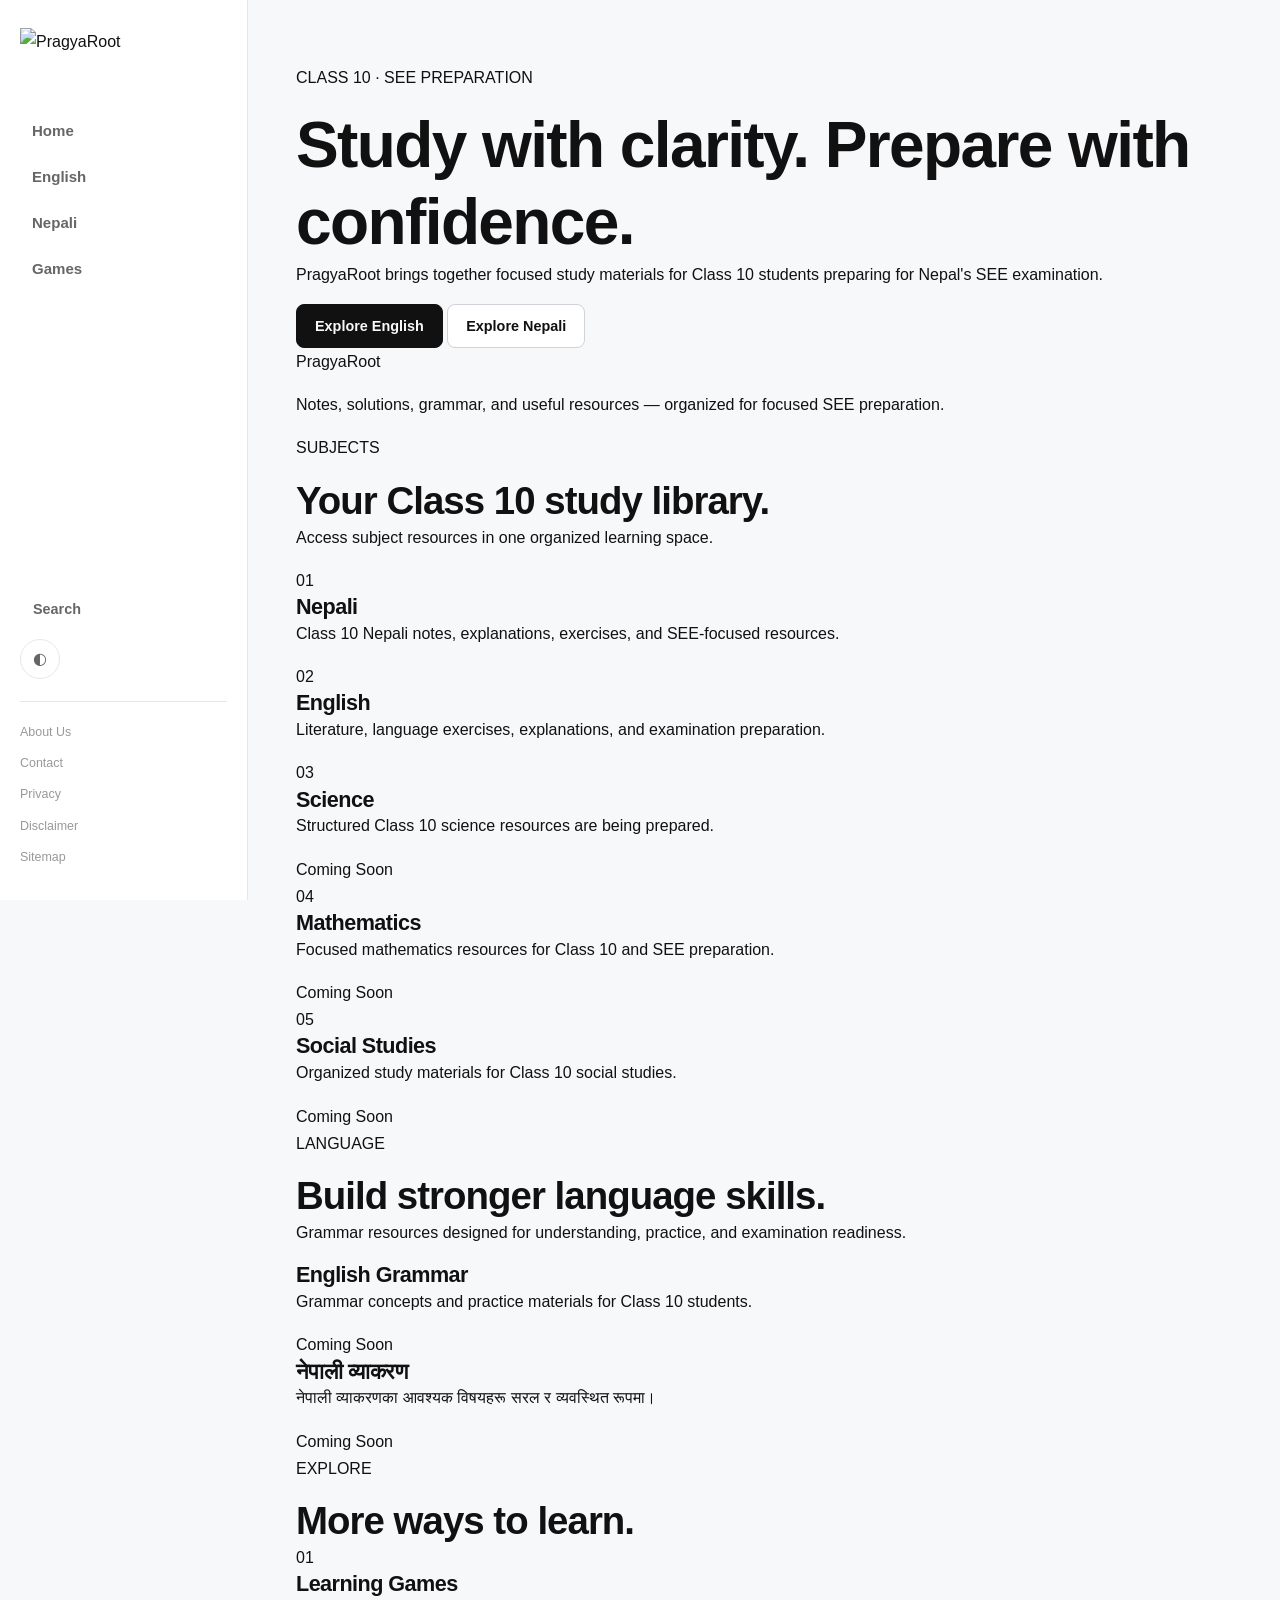
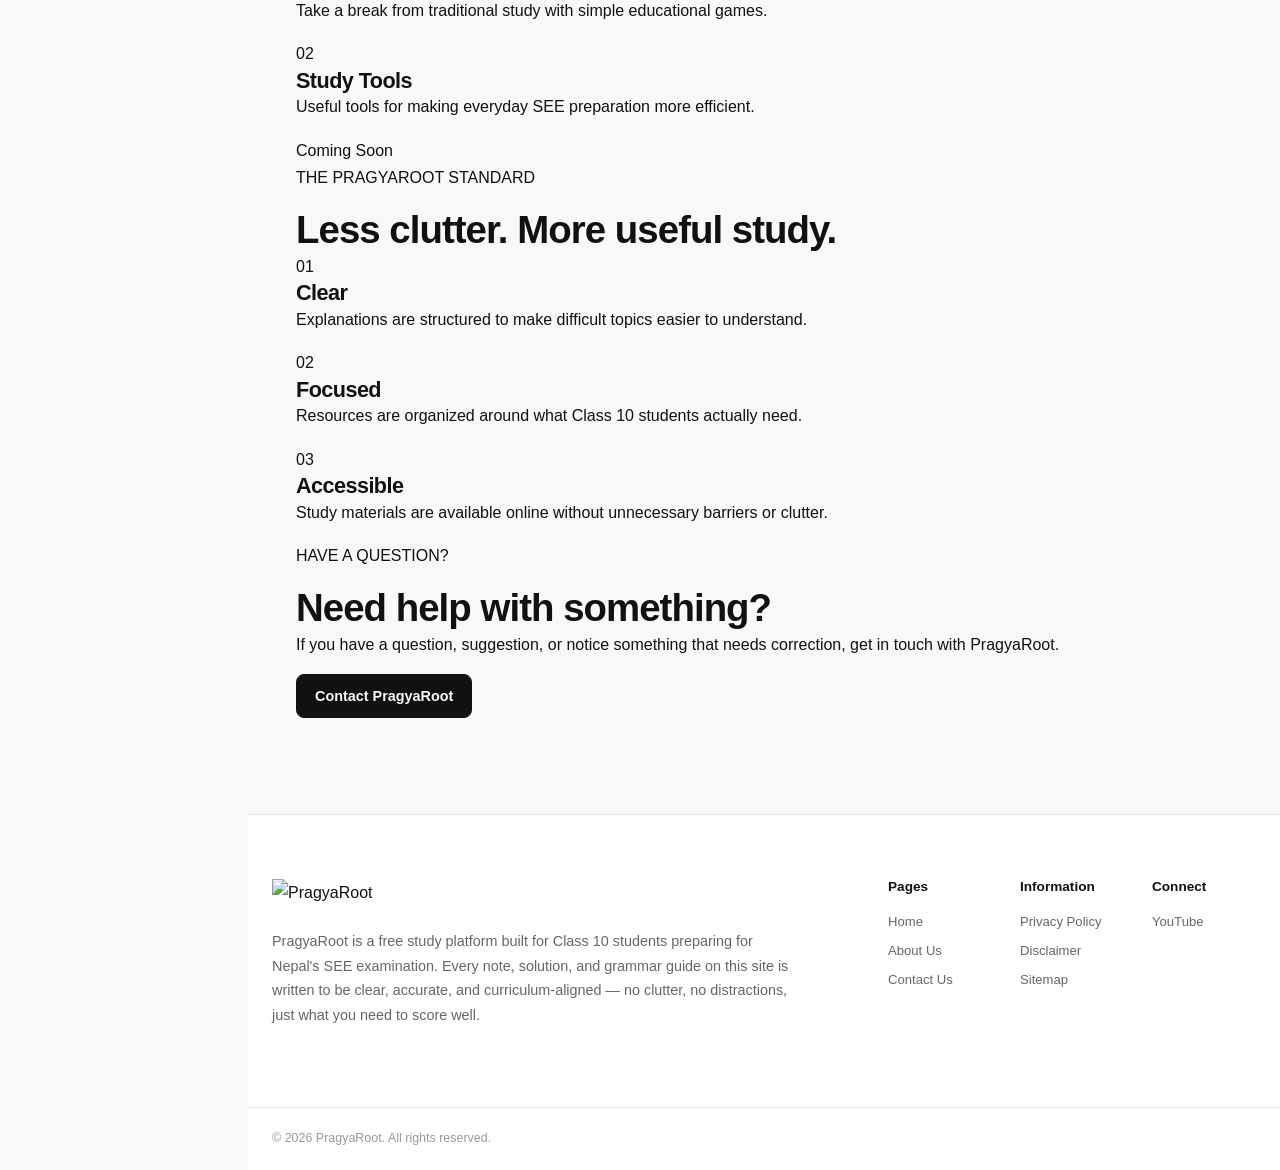
==== index.html @ 7c78a1e6 "Create index.html for PragyaRoot website This HTML file serves as the main structure for the PragyaR" ====
<!DOCTYPE html>
<html lang="en">
<head>

  <meta charset="UTF-8">

  <meta
    name="viewport"
    content="width=device-width, initial-scale=1.0"
  >

  <title>PragyaRoot</title>

  <meta
    name="description"
    content="Class 10 notes, exercise solutions, grammar and learning games for SEE Nepal. Chapter-wise, exam-focused content by PragyaRoot."
  >

  <meta
    name="robots"
    content="index, follow"
  >

  <meta
    name="author"
    content="PragyaRoot"
  >

  <meta
    name="theme-color"
    content="#000000"
  >

  <meta
    property="og:type"
    content="website"
  >

  <meta
    property="og:title"
    content="PragyaRoot"
  >

  <meta
    property="og:description"
    content="Class 10 notes, exercise solutions, grammar and learning games for SEE Nepal. Chapter-wise, exam-focused content by PragyaRoot."
  >

  <meta
    property="og:site_name"
    content="PragyaRoot"
  >

  <meta
    name="twitter:card"
    content="summary"
  >

  <meta
    name="twitter:title"
    content="PragyaRoot"
  >

  <meta
    name="twitter:description"
    content="Class 10 notes, exercise solutions, grammar and learning games for SEE Nepal. Chapter-wise, exam-focused content by PragyaRoot."
  >

  <link
    rel="stylesheet"
    href="css/style.css"
  >

</head>

<body>

  <div data-component="components/header.html"></div>

  <main class="site-main">

    <section class="hero-section">

      <div class="hero-content">

        <p class="hero-eyebrow">
          CLASS 10 · SEE PREPARATION
        </p>

        <h1>
          Study with clarity.
          <span>Prepare with confidence.</span>
        </h1>

        <p class="hero-description">
          PragyaRoot brings together focused study materials
          for Class 10 students preparing for Nepal's SEE
          examination.
        </p>

        <div class="hero-actions">

          <a
            class="button button-primary"
            href="class-10-english.html"
          >
            Explore English
          </a>

          <a
            class="button button-secondary"
            href="class-10-nepali.html"
          >
            Explore Nepali
          </a>

        </div>

      </div>

      <div class="hero-note">

        <p class="hero-note-label">
          PragyaRoot
        </p>

        <p class="hero-note-text">
          Notes, solutions, grammar, and useful resources —
          organized for focused SEE preparation.
        </p>

      </div>

    </section>

    <section
      class="content-section"
      aria-labelledby="subjects-title"
    >

      <div class="section-heading">

        <p class="section-eyebrow">
          SUBJECTS
        </p>

        <h2 id="subjects-title">
          Your Class 10 study library.
        </h2>

        <p>
          Access subject resources in one organized
          learning space.
        </p>

      </div>

      <div class="content-grid">

        <a
          class="content-card"
          href="class-10-nepali.html"
        >
          <span class="card-number">01</span>

          <div class="card-content">

            <h3>Nepali</h3>

            <p>
              Class 10 Nepali notes, explanations,
              exercises, and SEE-focused resources.
            </p>

          </div>

        </a>

        <a
          class="content-card"
          href="class-10-english.html"
        >
          <span class="card-number">02</span>

          <div class="card-content">

            <h3>English</h3>

            <p>
              Literature, language exercises,
              explanations, and examination preparation.
            </p>

          </div>

        </a>

        <div class="content-card is-coming-soon">

          <span class="card-number">03</span>

          <div class="card-content">

            <h3>Science</h3>

            <p>
              Structured Class 10 science resources
              are being prepared.
            </p>

            <span class="card-status">
              Coming Soon
            </span>

          </div>

        </div>

        <div class="content-card is-coming-soon">

          <span class="card-number">04</span>

          <div class="card-content">

            <h3>Mathematics</h3>

            <p>
              Focused mathematics resources for
              Class 10 and SEE preparation.
            </p>

            <span class="card-status">
              Coming Soon
            </span>

          </div>

        </div>

        <div class="content-card is-coming-soon">

          <span class="card-number">05</span>

          <div class="card-content">

            <h3>Social Studies</h3>

            <p>
              Organized study materials for
              Class 10 social studies.
            </p>

            <span class="card-status">
              Coming Soon
            </span>

          </div>

        </div>

      </div>

    </section>

    <section
      class="content-section content-section-compact"
      aria-labelledby="grammar-title"
    >

      <div class="section-heading">

        <p class="section-eyebrow">
          LANGUAGE
        </p>

        <h2 id="grammar-title">
          Build stronger language skills.
        </h2>

        <p>
          Grammar resources designed for understanding,
          practice, and examination readiness.
        </p>

      </div>

      <div class="content-grid content-grid-two">

        <div class="content-card is-coming-soon">

          <div class="card-content">

            <h3>English Grammar</h3>

            <p>
              Grammar concepts and practice materials
              for Class 10 students.
            </p>

            <span class="card-status">
              Coming Soon
            </span>

          </div>

        </div>

        <div class="content-card is-coming-soon">

          <div class="card-content">

            <h3>नेपाली व्याकरण</h3>

            <p>
              नेपाली व्याकरणका आवश्यक विषयहरू
              सरल र व्यवस्थित रूपमा।
            </p>

            <span class="card-status">
              Coming Soon
            </span>

          </div>

        </div>

      </div>

    </section>

    <section
      class="content-section"
      aria-labelledby="explore-title"
    >

      <div class="section-heading">

        <p class="section-eyebrow">
          EXPLORE
        </p>

        <h2 id="explore-title">
          More ways to learn.
        </h2>

      </div>

      <div class="content-grid content-grid-two">

        <a
          class="content-card"
          href="games.html"
        >

          <span class="card-number">01</span>

          <div class="card-content">

            <h3>Learning Games</h3>

            <p>
              Take a break from traditional study with
              simple educational games.
            </p>

          </div>

        </a>

        <div class="content-card is-coming-soon">

          <span class="card-number">02</span>

          <div class="card-content">

            <h3>Study Tools</h3>

            <p>
              Useful tools for making everyday
              SEE preparation more efficient.
            </p>

            <span class="card-status">
              Coming Soon
            </span>

          </div>

        </div>

      </div>

    </section>

    <section
      class="trust-section"
      aria-labelledby="trust-title"
    >

      <div class="trust-heading">

        <p class="section-eyebrow">
          THE PRAGYAROOT STANDARD
        </p>

        <h2 id="trust-title">
          Less clutter.
          More useful study.
        </h2>

      </div>

      <div class="trust-grid">

        <div class="trust-item">

          <span class="trust-number">
            01
          </span>

          <h3>Clear</h3>

          <p>
            Explanations are structured to make
            difficult topics easier to understand.
          </p>

        </div>

        <div class="trust-item">

          <span class="trust-number">
            02
          </span>

          <h3>Focused</h3>

          <p>
            Resources are organized around what
            Class 10 students actually need.
          </p>

        </div>

        <div class="trust-item">

          <span class="trust-number">
            03
          </span>

          <h3>Accessible</h3>

          <p>
            Study materials are available online
            without unnecessary barriers or clutter.
          </p>

        </div>

      </div>

    </section>

    <section
      class="cta-section"
      aria-labelledby="cta-title"
    >

      <div class="cta-content">

        <p class="section-eyebrow">
          HAVE A QUESTION?
        </p>

        <h2 id="cta-title">
          Need help with something?
        </h2>

        <p>
          If you have a question, suggestion, or notice
          something that needs correction, get in touch
          with PragyaRoot.
        </p>

        <a
          class="button button-primary"
          href="contact-us.html"
        >
          Contact PragyaRoot
        </a>

      </div>

    </section>

  </main>

  <div data-component="components/footer.html"></div>

  <script src="js/components.js"></script>
  <script src="js/main.js"></script>

</body>
</html>
---- css/style.css ----
/* Fonts */
@font-face {
  font-family: "Raleway";
  src: url("../assets/fonts/Raleway-Regular.woff2") format("woff2");
  font-weight: 400;
  font-style: normal;
  font-display: swap;
}

@font-face {
  font-family: "Raleway";
  src: url("../assets/fonts/Raleway-Medium.woff2") format("woff2");
  font-weight: 500;
  font-style: normal;
  font-display: swap;
}

@font-face {
  font-family: "Raleway";
  src: url("../assets/fonts/Raleway-SemiBold.woff2") format("woff2");
  font-weight: 600;
  font-style: normal;
  font-display: swap;
}

@font-face {
  font-family: "Raleway";
  src: url("../assets/fonts/Raleway-Bold.woff2") format("woff2");
  font-weight: 700;
  font-style: normal;
  font-display: swap;
}

/* Design Tokens */
:root {
  --bg: #f7f8fa;
  --surface: #ffffff;
  --surface-soft: #f1f3f6;
  --surface-hover: #f5f6f8;

  --text: #111111;
  --text-secondary: #666666;
  --text-tertiary: #999999;

  --border: #e4e7eb;
  --border-strong: #cfd3d8;

  --accent: #111111;
  --accent-soft: #eeeeee;

  --success: #333333;
  --info: #444444;
  --warning: #555555;
  --danger: #222222;

  --header-bg: rgba(255, 255, 255, 0.96);
  --mobile-panel-bg: rgba(255, 255, 255, 0.94);

  --sidebar-width: 248px;
  --mobile-header-height: 64px;
  --content-max-width: 1160px;
  --article-max-width: 760px;

  --radius-xs: 6px;
  --radius-sm: 8px;
  --radius-md: 12px;
  --radius-lg: 16px;
  --radius-xl: 24px;

  --shadow-sm: 0 1px 2px rgba(0, 0, 0, 0.05);
  --shadow-md: 0 16px 40px rgba(0, 0, 0, 0.08);
  --shadow-lg: 0 28px 70px rgba(0, 0, 0, 0.12);

  --transition-fast: 150ms ease;
  --transition: 220ms ease;
  --transition-slow: 320ms cubic-bezier(0.22, 1, 0.36, 1);

  --font-body: "Raleway", Arial, sans-serif;
  --font-heading: "Raleway", Arial, sans-serif;
  --font-mono: ui-monospace, SFMono-Regular, Menlo, Monaco, Consolas, monospace;
}

/* Dark Theme */
html[data-theme="dark"] {
  --bg: #000000;
  --surface: #080808;
  --surface-soft: #101010;
  --surface-hover: #151515;

  --text: #f5f5f5;
  --text-secondary: #a0a0a0;
  --text-tertiary: #666666;

  --border: #1c1c1c;
  --border-strong: #2b2b2b;

  --accent: #f5f5f5;
  --accent-soft: #111111;

  --success: #bdbdbd;
  --info: #b0b0b0;
  --warning: #a5a5a5;
  --danger: #d0d0d0;

  --header-bg: rgba(0, 0, 0, 0.96);
  --mobile-panel-bg: rgba(10, 10, 10, 0.94);

  --shadow-sm: 0 1px 2px rgba(0, 0, 0, 0.4);
  --shadow-md: 0 18px 44px rgba(0, 0, 0, 0.5);
  --shadow-lg: 0 30px 80px rgba(0, 0, 0, 0.65);
}

/* Reset */
*,
*::before,
*::after {
  box-sizing: border-box;
}

html {
  min-height: 100%;
  scroll-behavior: smooth;
  background: var(--bg);
}

body {
  min-height: 100vh;
  margin: 0;
  background: var(--bg);
  color: var(--text);
  font-family: var(--font-body);
  font-size: 16px;
  line-height: 1.7;
  -webkit-font-smoothing: antialiased;
  text-rendering: optimizeLegibility;
}

body.menu-open {
  overflow: hidden;
}

img {
  display: block;
  max-width: 100%;
}

button,
input,
textarea,
select {
  font: inherit;
}

button {
  color: inherit;
}

a {
  color: inherit;
  text-decoration: none;
}

a:focus-visible,
button:focus-visible,
input:focus-visible,
textarea:focus-visible,
select:focus-visible {
  outline: 2px solid var(--text);
  outline-offset: 3px;
}

/* Typography */
h1,
h2,
h3,
h4,
h5,
h6 {
  margin: 0;
  color: var(--text);
  font-family: var(--font-heading);
  font-weight: 700;
  line-height: 1.2;
  letter-spacing: -0.025em;
}

h1 {
  font-size: clamp(2.2rem, 5vw, 4.5rem);
}

h2 {
  font-size: clamp(1.7rem, 3vw, 2.5rem);
}

h3 {
  font-size: 1.35rem;
}

h4 {
  font-size: 1.1rem;
}

p {
  margin: 0 0 1rem;
}

small {
  font-size: 0.875rem;
}

/* Layout */
.site-main {
  width: min(
    calc(100% - 48px),
    var(--content-max-width)
  );
  margin-left: calc(var(--sidebar-width) + 48px);
  padding: 64px 0 96px;
}

.content-container {
  width: 100%;
  max-width: var(--content-max-width);
  margin: 0 auto;
}

.article-container {
  width: 100%;
  max-width: var(--article-max-width);
  margin: 0 auto;
}

/* Desktop Sidebar */
.site-header {
  position: relative;
  z-index: 1000;
}

.site-sidebar {
  position: fixed;
  top: 0;
  left: 0;
  width: var(--sidebar-width);
  height: 100vh;
  height: 100dvh;
  padding: 28px 20px;
  background: var(--header-bg);
  border-right: 1px solid var(--border);
  backdrop-filter: blur(18px);
  -webkit-backdrop-filter: blur(18px);
}

.site-sidebar-inner {
  display: flex;
  flex-direction: column;
  width: 100%;
  height: 100%;
}

.pr-brand {
  display: inline-flex;
  align-items: center;
  width: fit-content;
  margin-bottom: 48px;
}

.pr-brand img {
  width: auto;
  height: 34px;
  object-fit: contain;
}

html[data-theme="dark"] .pr-brand img {
  filter: brightness(0) invert(1);
}

.site-navigation {
  display: flex;
  flex-direction: column;
  gap: 4px;
}

.site-navigation a,
.site-secondary-navigation a,
.search-toggle,
.theme-toggle {
  transition:
    background-color var(--transition-fast),
    color var(--transition-fast),
    border-color var(--transition-fast);
}

.site-navigation a {
  display: flex;
  align-items: center;
  min-height: 42px;
  padding: 0 12px;
  border-radius: var(--radius-sm);
  color: var(--text-secondary);
  font-size: 0.94rem;
  font-weight: 600;
}

.site-navigation a:hover,
.site-navigation a:focus-visible {
  background: var(--surface-soft);
  color: var(--text);
}

.site-navigation a[aria-current="page"] {
  background: var(--accent-soft);
  color: var(--text);
}

.site-sidebar-bottom {
  display: flex;
  flex-direction: column;
  gap: 10px;
  margin-top: auto;
}

.search-toggle,
.theme-toggle {
  border: 1px solid transparent;
  background: transparent;
  cursor: pointer;
}

.search-toggle {
  display: flex;
  align-items: center;
  width: 100%;
  min-height: 40px;
  padding: 0 12px;
  border-radius: var(--radius-sm);
  color: var(--text-secondary);
  font-size: 0.9rem;
  font-weight: 600;
  text-align: left;
}

.search-toggle:hover,
.search-toggle:focus-visible {
  background: var(--surface-soft);
  color: var(--text);
}

.theme-toggle {
  display: flex;
  align-items: center;
  justify-content: center;
  width: 40px;
  height: 40px;
  border-color: var(--border);
  border-radius: 50%;
  color: var(--text-secondary);
}

.theme-toggle:hover,
.theme-toggle:focus-visible {
  background: var(--surface-soft);
  border-color: var(--border-strong);
  color: var(--text);
}

.site-secondary-navigation {
  display: flex;
  flex-direction: column;
  gap: 2px;
  margin-top: 12px;
  padding-top: 16px;
  border-top: 1px solid var(--border);
}

.site-secondary-navigation a {
  display: block;
  padding: 4px 0;
  color: var(--text-tertiary);
  font-size: 0.78rem;
}

.site-secondary-navigation a:hover,
.site-secondary-navigation a:focus-visible {
  color: var(--text);
}

/* Mobile Header */
.mobile-header {
  display: none;
}

.mobile-header-actions {
  display: flex;
  align-items: center;
  gap: 8px;
}

.mobile-header .search-toggle {
  width: auto;
  min-height: 38px;
  padding: 0 10px;
}

/* Mobile Menu Button */
.menu-toggle {
  display: none;
  align-items: center;
  justify-content: center;
  flex-direction: column;
  gap: 4px;
  width: 40px;
  height: 40px;
  padding: 0;
  border: 1px solid var(--border);
  border-radius: 50%;
  background: transparent;
  color: var(--text);
  cursor: pointer;
}

.menu-toggle span {
  display: block;
  width: 15px;
  height: 1.5px;
  background: currentColor;
  border-radius: 999px;
  transition:
    transform var(--transition),
    opacity var(--transition);
}

.menu-toggle[aria-expanded="true"] span:nth-child(1) {
  transform: translateY(5.5px) rotate(45deg);
}

.menu-toggle[aria-expanded="true"] span:nth-child(2) {
  opacity: 0;
}

.menu-toggle[aria-expanded="true"] span:nth-child(3) {
  transform: translateY(-5.5px) rotate(-45deg);
}

/* Mobile Navigation */
.mobile-navigation {
  position: fixed;
  top: 12px;
  right: 12px;
  z-index: 1100;
  width: min(300px, calc(100vw - 24px));
  padding: 20px;
  border: 1px solid var(--border);
  border-radius: var(--radius-lg);
  background: var(--mobile-panel-bg);
  box-shadow: var(--shadow-lg);
  backdrop-filter: blur(24px);
  -webkit-backdrop-filter: blur(24px);
  opacity: 0;
  visibility: hidden;
  transform: translateY(-12px) scale(0.97);
  transform-origin: top right;
  transition:
    opacity var(--transition-slow),
    visibility var(--transition-slow),
    transform var(--transition-slow);
}

.mobile-navigation.is-open {
  opacity: 1;
  visibility: visible;
  transform: translateY(0) scale(1);
}

.mobile-navigation nav {
  display: flex;
  flex-direction: column;
}

.mobile-navigation a {
  display: flex;
  align-items: center;
  min-height: 46px;
  padding: 0 10px;
  border-radius: var(--radius-sm);
  color: var(--text-secondary);
  font-size: 0.94rem;
  font-weight: 600;
  transition:
    background-color var(--transition-fast),
    color var(--transition-fast);
}

.mobile-navigation a:hover,
.mobile-navigation a:focus-visible {
  background: var(--surface-soft);
  color: var(--text);
}

.mobile-navigation-divider {
  height: 1px;
  margin: 12px 0;
  background: var(--border);
}

.mobile-navigation-overlay {
  position: fixed;
  inset: 0;
  z-index: 1050;
  background: rgba(0, 0, 0, 0.28);
  opacity: 0;
  visibility: hidden;
  backdrop-filter: blur(4px);
  -webkit-backdrop-filter: blur(4px);
  transition:
    opacity var(--transition),
    visibility var(--transition);
}

.mobile-navigation-overlay.is-visible {
  opacity: 1;
  visibility: visible;
}

/* Hero */
.hero {
  padding: 80px 0;
}

.hero-inner {
  max-width: 900px;
}

.eyebrow {
  display: inline-flex;
  align-items: center;
  margin-bottom: 18px;
  color: var(--text-secondary);
  font-size: 0.78rem;
  font-weight: 700;
  letter-spacing: 0.14em;
  text-transform: uppercase;
}

.hero h1 {
  max-width: 900px;
}

.hero p {
  max-width: 700px;
  margin-top: 24px;
  color: var(--text-secondary);
  font-size: 1.05rem;
}

/* Sections */
.section {
  padding: 72px 0;
}

.section-header {
  max-width: 720px;
  margin-bottom: 36px;
}

.section-header p {
  margin-top: 12px;
  color: var(--text-secondary);
}

/* Grid */
.grid {
  display: grid;
  gap: 20px;
}

.grid-2 {
  grid-template-columns: repeat(2, minmax(0, 1fr));
}

.grid-3 {
  grid-template-columns: repeat(3, minmax(0, 1fr));
}

.grid-4 {
  grid-template-columns: repeat(4, minmax(0, 1fr));
}

/* Cards */
.card {
  padding: 28px;
  border: 1px solid var(--border);
  border-radius: var(--radius-md);
  background: var(--surface);
  transition:
    transform var(--transition),
    border-color var(--transition),
    background-color var(--transition),
    box-shadow var(--transition);
}

.card:hover {
  transform: translateY(-2px);
  border-color: var(--border-strong);
  box-shadow: var(--shadow-sm);
}

.card h3 {
  margin-bottom: 10px;
}

.card p {
  color: var(--text-secondary);
}

/* Buttons */
.button {
  display: inline-flex;
  align-items: center;
  justify-content: center;
  min-height: 44px;
  padding: 0 18px;
  border: 1px solid var(--border-strong);
  border-radius: var(--radius-sm);
  background: var(--surface);
  color: var(--text);
  font-size: 0.9rem;
  font-weight: 600;
  cursor: pointer;
  transition:
    background-color var(--transition-fast),
    border-color var(--transition-fast),
    color var(--transition-fast);
}

.button:hover {
  background: var(--surface-soft);
  border-color: var(--text-tertiary);
}

.button-primary {
  background: var(--text);
  border-color: var(--text);
  color: var(--bg);
}

.button-primary:hover {
  background: var(--text-secondary);
  border-color: var(--text-secondary);
}

/* Links */
.text-link {
  color: var(--text);
  font-weight: 600;
  text-decoration: underline;
  text-decoration-color: var(--border-strong);
  text-underline-offset: 4px;
}

.text-link:hover {
  text-decoration-color: var(--text);
}

/* Article */
.article-body {
  color: var(--text);
}

.article-body > * + * {
  margin-top: 1.25rem;
}

.article-body h2 {
  margin-top: 3rem;
}

.article-body h3 {
  margin-top: 2rem;
}

.article-body p {
  color: var(--text-secondary);
}

.article-body strong {
  color: var(--text);
  font-weight: 700;
}

.article-body ul,
.article-body ol {
  padding-left: 1.5rem;
  color: var(--text-secondary);
}

.article-body li + li {
  margin-top: 0.45rem;
}

/* Blockquote */
blockquote {
  margin: 2rem 0;
  padding: 18px 22px;
  border-left: 2px solid var(--border-strong);
  background: var(--surface-soft);
  color: var(--text-secondary);
}

/* Code */
code,
pre {
  font-family: var(--font-mono);
}

code {
  padding: 0.15em 0.35em;
  border-radius: 4px;
  background: var(--surface-soft);
  font-size: 0.9em;
}

pre {
  overflow-x: auto;
  margin: 2rem 0;
  padding: 20px;
  border: 1px solid var(--border);
  border-radius: var(--radius-md);
  background: var(--surface-soft);
  color: var(--text);
}

pre code {
  padding: 0;
  background: transparent;
}

/* Video */
.video-responsive {
  position: relative;
  width: 100%;
  padding-top: 56.25%;
  overflow: hidden;
  border-radius: var(--radius-md);
  background: var(--surface-soft);
}

.video-responsive iframe,
.video-responsive video {
  position: absolute;
  inset: 0;
  width: 100%;
  height: 100%;
  border: 0;
}

/* Tables */
.table-wrapper {
  width: 100%;
  overflow-x: auto;
  border: 1px solid var(--border);
  border-radius: var(--radius-md);
}

table {
  width: 100%;
  border-collapse: collapse;
  min-width: 600px;
}

th,
td {
  padding: 13px 16px;
  border-bottom: 1px solid var(--border);
  text-align: left;
}

th {
  background: var(--surface-soft);
  color: var(--text);
  font-weight: 700;
}

td {
  color: var(--text-secondary);
}

tr:last-child td {
  border-bottom: 0;
}

/* Table of Contents */
.toc {
  margin: 32px 0;
  padding: 22px;
  border: 1px solid var(--border);
  border-radius: var(--radius-md);
  background: var(--surface);
}

.toc-title {
  margin-bottom: 12px;
  font-weight: 700;
}

.toc ol {
  margin: 0;
  padding-left: 20px;
}

.toc li + li {
  margin-top: 6px;
}

/* Alerts */
.alert {
  padding: 16px 18px;
  border: 1px solid var(--border);
  border-radius: var(--radius-sm);
  background: var(--surface-soft);
  color: var(--text-secondary);
}

.alert strong {
  color: var(--text);
}

/* Forms */
.form {
  display: grid;
  gap: 20px;
}

.form-group {
  display: grid;
  gap: 8px;
}

.form-label {
  color: var(--text);
  font-size: 0.9rem;
  font-weight: 600;
}

.form input,
.form textarea,
.form select {
  width: 100%;
  border: 1px solid var(--border-strong);
  border-radius: var(--radius-sm);
  background: var(--surface);
  color: var(--text);
  padding: 12px 14px;
  outline: none;
  transition:
    border-color var(--transition-fast),
    box-shadow var(--transition-fast);
}

.form textarea {
  min-height: 160px;
  resize: vertical;
}

.form input::placeholder,
.form textarea::placeholder {
  color: var(--text-tertiary);
}

.form input:focus,
.form textarea:focus,
.form select:focus {
  border-color: var(--text);
  box-shadow: 0 0 0 3px var(--accent-soft);
}

.form-status {
  min-height: 24px;
  color: var(--text-secondary);
  font-size: 0.9rem;
}

/* Search */
.search-panel {
  position: fixed;
  inset: 0;
  z-index: 1200;
  display: flex;
  justify-content: center;
  align-items: flex-start;
  padding: 10vh 24px;
  background: rgba(0, 0, 0, 0.45);
  opacity: 0;
  visibility: hidden;
  backdrop-filter: blur(8px);
  -webkit-backdrop-filter: blur(8px);
  transition:
    opacity var(--transition),
    visibility var(--transition);
}

.search-panel.is-open {
  opacity: 1;
  visibility: visible;
}

.search-dialog {
  width: min(720px, 100%);
  max-height: 80vh;
  overflow-y: auto;
  padding: 24px;
  border: 1px solid var(--border);
  border-radius: var(--radius-lg);
  background: var(--surface);
  box-shadow: var(--shadow-lg);
}

.search-input {
  width: 100%;
  min-height: 50px;
  padding: 0 16px;
  border: 1px solid var(--border-strong);
  border-radius: var(--radius-sm);
  background: var(--surface);
  color: var(--text);
  outline: none;
}

.search-input:focus {
  border-color: var(--text);
}

.search-results {
  display: grid;
  gap: 8px;
  margin-top: 20px;
}

.search-result {
  display: block;
  padding: 16px;
  border: 1px solid transparent;
  border-radius: var(--radius-sm);
  transition:
    background-color var(--transition-fast),
    border-color var(--transition-fast);
}

.search-result:hover {
  background: var(--surface-soft);
  border-color: var(--border);
}

.search-result-title {
  color: var(--text);
  font-weight: 700;
}

.search-result-excerpt {
  margin-top: 5px;
  color: var(--text-secondary);
  font-size: 0.88rem;
}

/* Footer */
.site-footer {
  margin-left: var(--sidebar-width);
  border-top: 1px solid var(--border);
  background: var(--surface);
}

.footer-inner {
  display: grid;
  grid-template-columns: minmax(0, 1.5fr) minmax(0, 1fr);
  gap: 64px;
  width: min(calc(100% - 48px), var(--content-max-width));
  margin: 0 auto;
  padding: 64px 0;
}

.footer-brand img {
  width: auto;
  height: 30px;
  margin-bottom: 20px;
}

html[data-theme="dark"] .footer-brand img {
  filter: brightness(0) invert(1);
}

.footer-brand p {
  max-width: 520px;
  color: var(--text-secondary);
  font-size: 0.9rem;
}

.footer-navigation {
  display: grid;
  grid-template-columns: repeat(3, minmax(0, 1fr));
  gap: 28px;
}

.footer-column {
  display: flex;
  flex-direction: column;
  align-items: flex-start;
  gap: 7px;
}

.footer-column h2 {
  margin-bottom: 8px;
  font-size: 0.85rem;
  letter-spacing: 0;
}

.footer-column a {
  color: var(--text-secondary);
  font-size: 0.82rem;
}

.footer-column a:hover {
  color: var(--text);
}

.footer-bottom {
  border-top: 1px solid var(--border);
}

.footer-bottom p {
  width: min(calc(100% - 48px), var(--content-max-width));
  margin: 0 auto;
  padding: 20px 0;
  color: var(--text-tertiary);
  font-size: 0.78rem;
}

/* Utilities */
.container {
  width: min(calc(100% - 48px), var(--content-max-width));
  margin: 0 auto;
}

.text-center {
  text-align: center;
}

.muted {
  color: var(--text-secondary);
}

.hidden {
  display: none !important;
}

.visually-hidden {
  position: absolute !important;
  width: 1px !important;
  height: 1px !important;
  padding: 0 !important;
  margin: -1px !important;
  overflow: hidden !important;
  clip: rect(0, 0, 0, 0) !important;
  white-space: nowrap !important;
  border: 0 !important;
}

/* Loader */
.loader {
  width: 20px;
  height: 20px;
  border: 2px solid var(--border);
  border-top-color: var(--text);
  border-radius: 50%;
  animation: loader-spin 700ms linear infinite;
}

@keyframes loader-spin {
  to {
    transform: rotate(360deg);
  }
}

/* Error */
.error-message {
  padding: 20px;
  border: 1px solid var(--border);
  border-radius: var(--radius-md);
  background: var(--surface-soft);
  color: var(--text-secondary);
}

/* RTL */
[dir="rtl"] .site-sidebar {
  right: 0;
  left: auto;
  border-right: 0;
  border-left: 1px solid var(--border);
}

[dir="rtl"] .site-main {
  margin-right: calc(var(--sidebar-width) + 48px);
  margin-left: 0;
}

[dir="rtl"] .site-footer {
  margin-right: var(--sidebar-width);
  margin-left: 0;
}

[dir="rtl"] .search-toggle {
  text-align: right;
}

/* Responsive */
@media (max-width: 1100px) {
  :root {
    --sidebar-width: 220px;
  }

  .site-main {
    width: min(
      calc(100% - 40px),
      var(--content-max-width)
    );
    margin-left: calc(var(--sidebar-width) + 40px);
  }

  .site-footer {
    margin-left: var(--sidebar-width);
  }

  .footer-inner {
    width: min(calc(100% - 40px), var(--content-max-width));
  }

  .footer-bottom p {
    width: min(calc(100% - 40px), var(--content-max-width));
  }

  [dir="rtl"] .site-main {
    margin-right: calc(var(--sidebar-width) + 40px);
  }
}

@media (max-width: 767px) {
  :root {
    --mobile-header-height: 64px;
  }

  .site-sidebar {
    display: none;
  }

  .mobile-header {
    position: sticky;
    top: 0;
    z-index: 1000;
    display: flex;
    align-items: center;
    justify-content: space-between;
    width: 100%;
    height: var(--mobile-header-height);
    padding: 0 16px;
    border-bottom: 1px solid var(--border);
    background: var(--header-bg);
    backdrop-filter: blur(18px);
    -webkit-backdrop-filter: blur(18px);
  }

  .mobile-brand {
    display: inline-flex;
    align-items: center;
  }

  .mobile-brand img {
    width: auto;
    height: 30px;
  }

  html[data-theme="dark"] .mobile-brand img {
    filter: brightness(0) invert(1);
  }

  .menu-toggle {
    display: flex;
  }

  .site-main {
    width: min(calc(100% - 32px), var(--content-max-width));
    margin-left: auto;
    margin-right: auto;
    padding: 48px 0 72px;
  }

  .site-footer {
    margin-left: 0;
  }

  .footer-inner {
    grid-template-columns: 1fr;
    gap: 40px;
    width: min(calc(100% - 32px), var(--content-max-width));
    padding: 48px 0;
  }

  .footer-navigation {
    grid-template-columns: repeat(2, minmax(0, 1fr));
  }

  .footer-bottom p {
    width: min(calc(100% - 32px), var(--content-max-width));
  }

  .hero {
    padding: 48px 0;
  }

  .section {
    padding: 52px 0;
  }

  .grid-2,
  .grid-3,
  .grid-4 {
    grid-template-columns: 1fr;
  }

  .card {
    padding: 22px;
  }

  [dir="rtl"] .site-main {
    margin-right: auto;
    margin-left: auto;
  }

  [dir="rtl"] .site-footer {
    margin-right: 0;
  }
}

@media (max-width: 480px) {
  .mobile-header {
    padding: 0 12px;
  }

  .mobile-header-actions {
    gap: 4px;
  }

  .mobile-header .search-toggle {
    padding: 0 8px;
    font-size: 0.82rem;
  }

  .mobile-navigation {
    top: 8px;
    right: 8px;
    width: min(300px, calc(100vw - 16px));
  }

  .footer-navigation {
    grid-template-columns: 1fr;
  }

  .container,
  .site-main {
    width: min(calc(100% - 24px), var(--content-max-width));
  }

  .footer-inner,
  .footer-bottom p {
    width: min(calc(100% - 24px), var(--content-max-width));
  }
}

/* Reduced Motion */
@media (prefers-reduced-motion: reduce) {
  html {
    scroll-behavior: auto;
  }

  *,
  *::before,
  *::after {
    animation-duration: 0.01ms !important;
    animation-iteration-count: 1 !important;
    transition-duration: 0.01ms !important;
  }
}
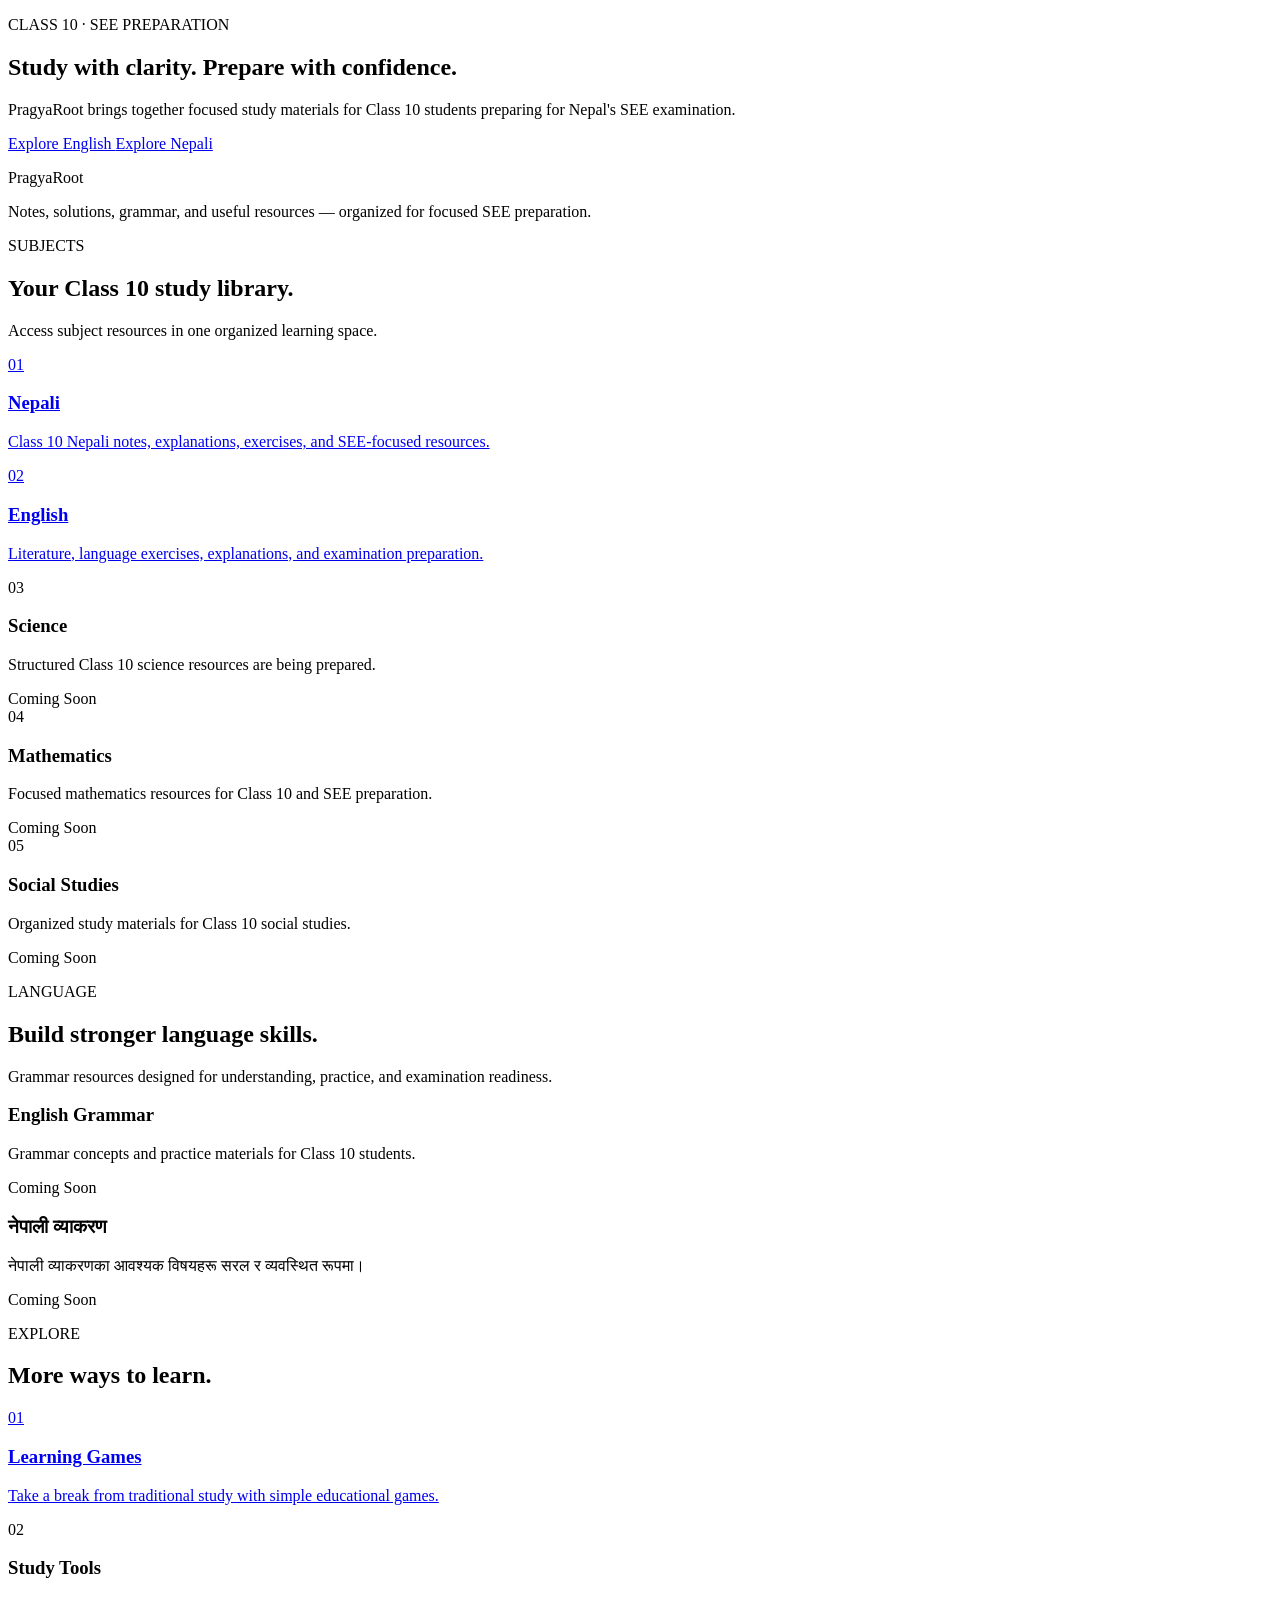
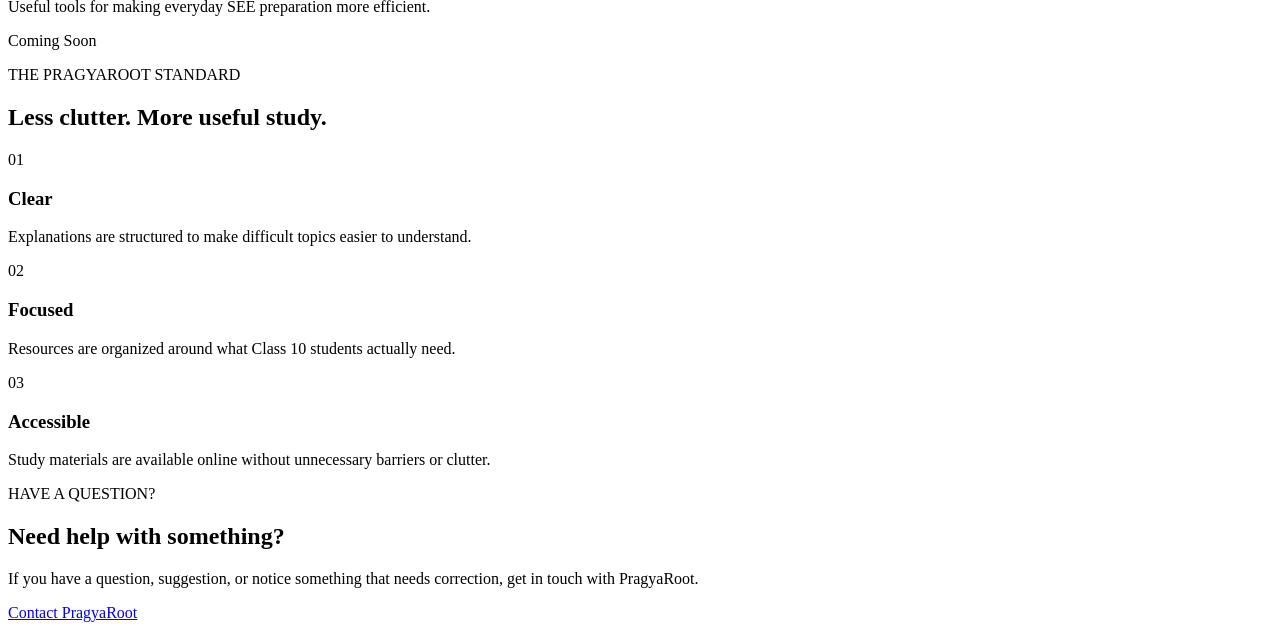
==== commit 505757bb: "Update paths for CSS and JS files in index.html" ====
--- a/index.html
+++ b/index.html
@@ -68,14 +68,16 @@
 
   <link
     rel="stylesheet"
-    href="css/style.css"
+    href="/test/css/style.css"
   >
 
 </head>
 
 <body>
 
-  <div data-component="components/header.html"></div>
+  <div
+    data-component="/test/components/header.html"
+  ></div>
 
   <main class="site-main">
 
@@ -495,10 +497,12 @@
 
   </main>
 
-  <div data-component="components/footer.html"></div>
-
-  <script src="js/components.js"></script>
-  <script src="js/main.js"></script>
+  <div
+    data-component="/test/components/footer.html"
+  ></div>
+
+  <script src="/test/js/components.js"></script>
+  <script src="/test/js/main.js"></script>
 
 </body>
 </html>
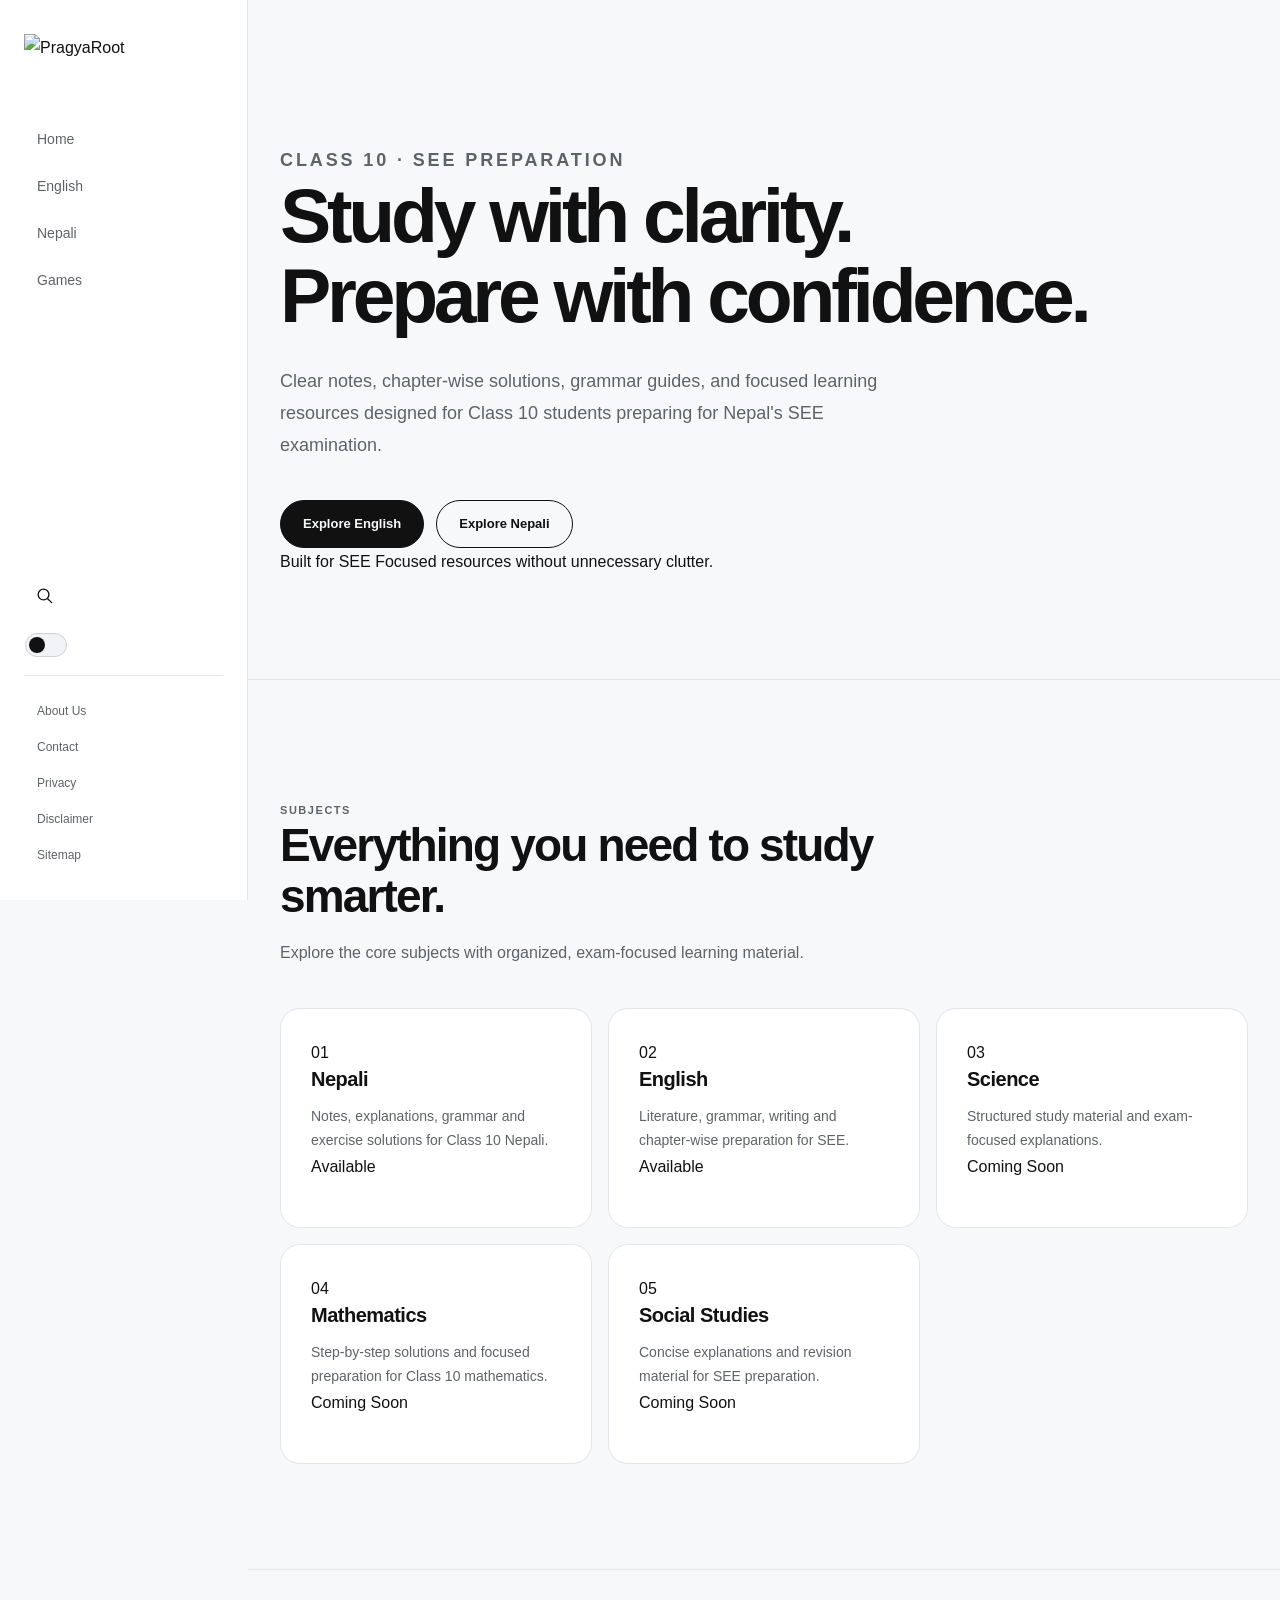
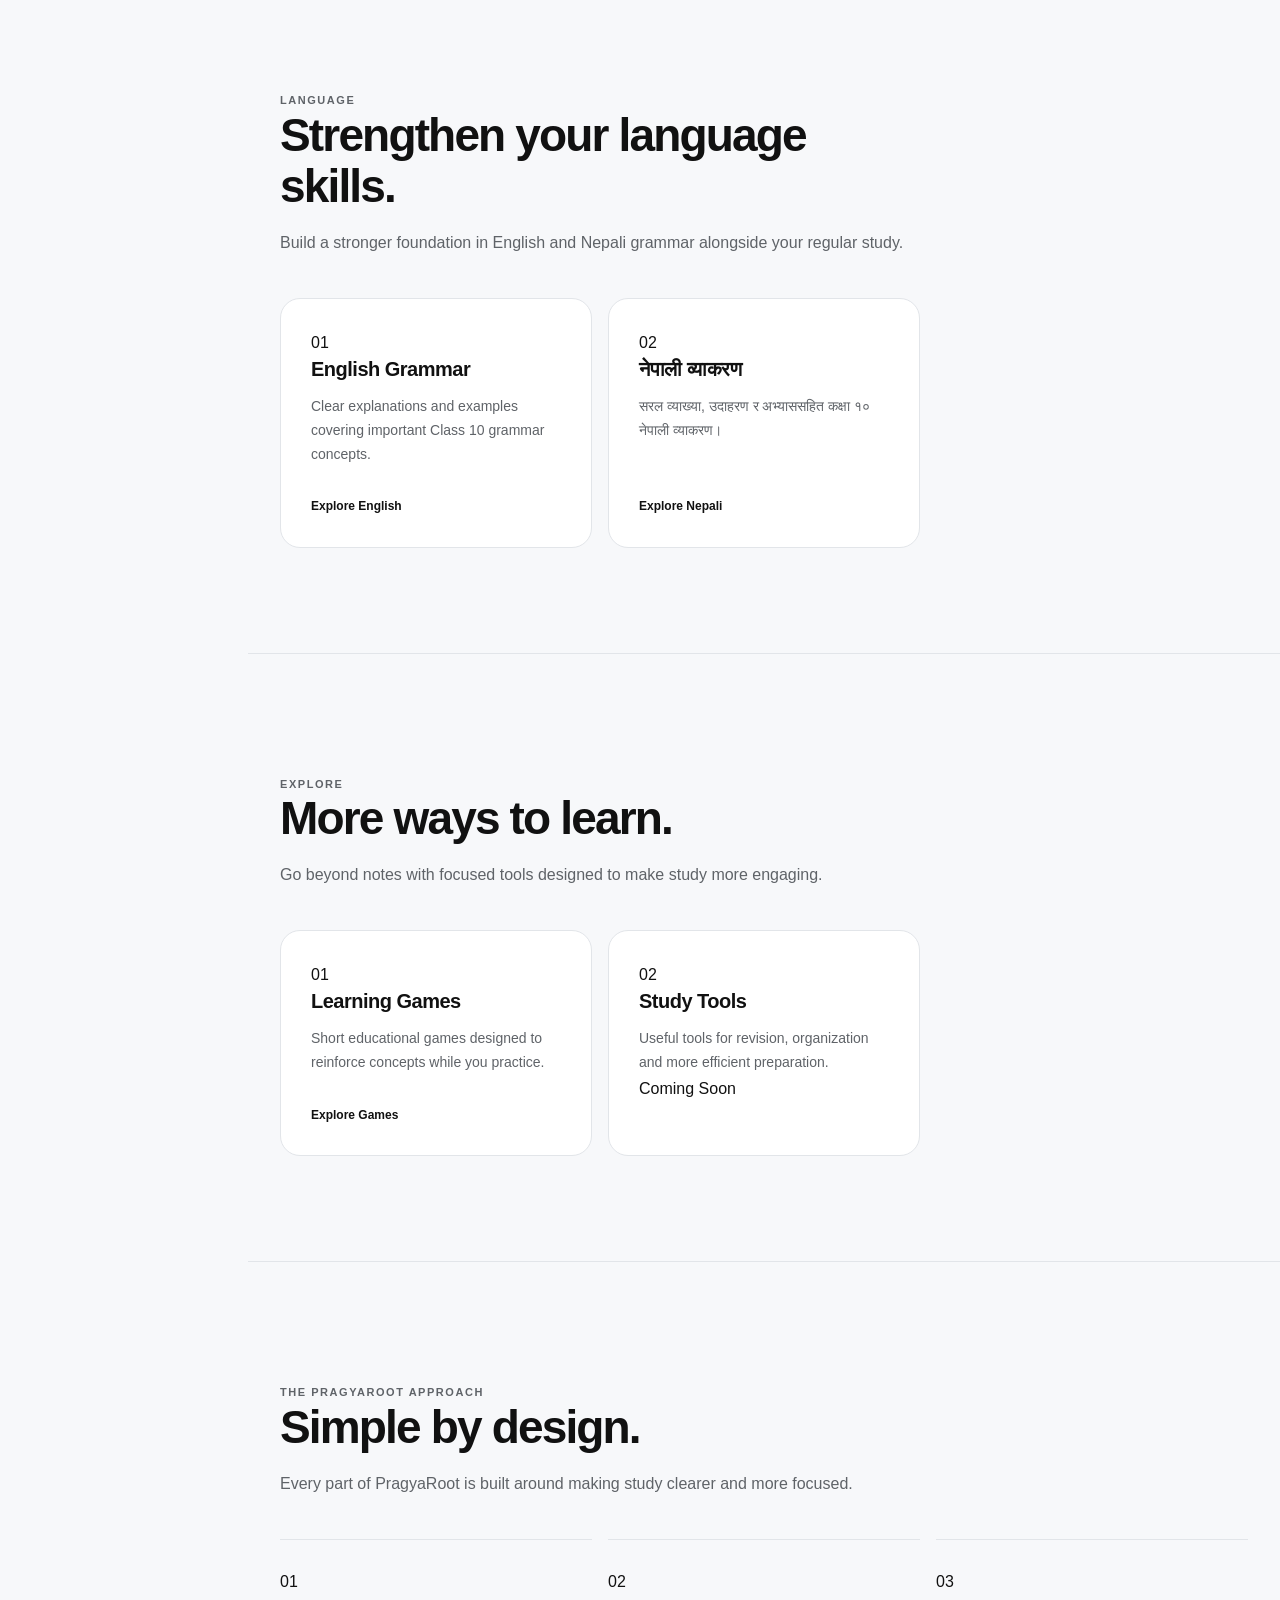
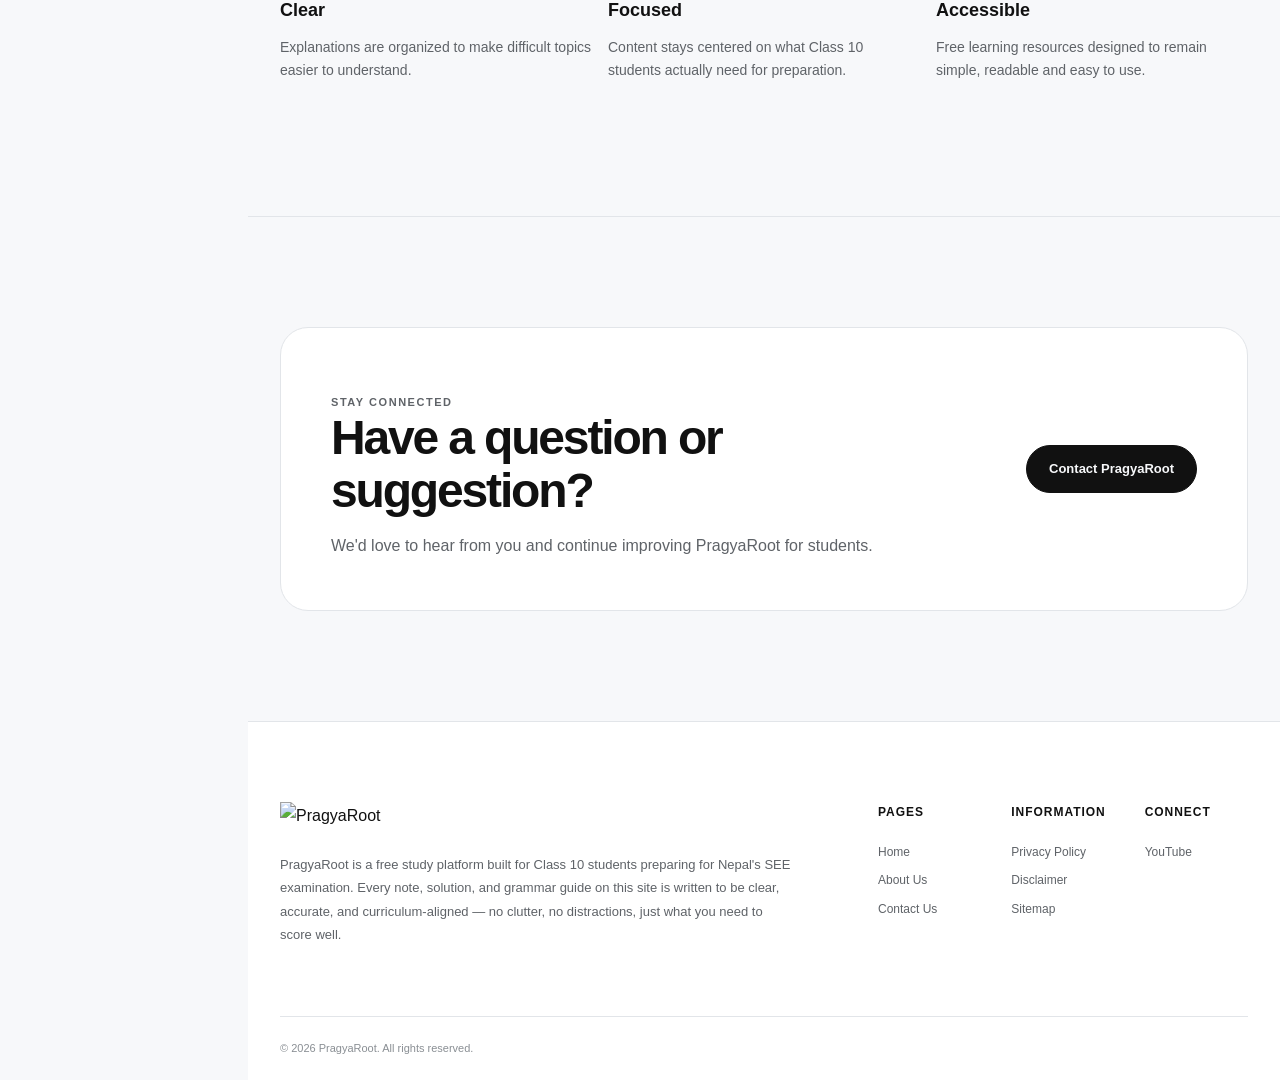
==== commit c299aba8: "Refactor index.html for improved structure and content" ====
--- a/index.html
+++ b/index.html
@@ -1,7 +1,6 @@
 <!DOCTYPE html>
 <html lang="en">
 <head>
-
   <meta charset="UTF-8">
 
   <meta
@@ -9,500 +8,553 @@
     content="width=device-width, initial-scale=1.0"
   >
 
-  <title>PragyaRoot</title>
-
   <meta
     name="description"
     content="Class 10 notes, exercise solutions, grammar and learning games for SEE Nepal. Chapter-wise, exam-focused content by PragyaRoot."
   >
 
   <meta
-    name="robots"
-    content="index, follow"
-  >
-
-  <meta
-    name="author"
-    content="PragyaRoot"
-  >
-
-  <meta
     name="theme-color"
     content="#000000"
   >
 
-  <meta
-    property="og:type"
-    content="website"
-  >
-
-  <meta
-    property="og:title"
-    content="PragyaRoot"
-  >
-
-  <meta
-    property="og:description"
-    content="Class 10 notes, exercise solutions, grammar and learning games for SEE Nepal. Chapter-wise, exam-focused content by PragyaRoot."
-  >
-
-  <meta
-    property="og:site_name"
-    content="PragyaRoot"
-  >
-
-  <meta
-    name="twitter:card"
-    content="summary"
-  >
-
-  <meta
-    name="twitter:title"
-    content="PragyaRoot"
-  >
-
-  <meta
-    name="twitter:description"
-    content="Class 10 notes, exercise solutions, grammar and learning games for SEE Nepal. Chapter-wise, exam-focused content by PragyaRoot."
-  >
+  <title>PragyaRoot</title>
 
   <link
     rel="stylesheet"
-    href="/test/css/style.css"
+    href="css/style.css"
   >
-
 </head>
 
 <body>
 
-  <div
-    data-component="/test/components/header.html"
-  ></div>
+  <div data-component="components/header.html"></div>
 
   <main class="site-main">
 
+    <!-- Hero -->
+
     <section class="hero-section">
 
-      <div class="hero-content">
-
-        <p class="hero-eyebrow">
-          CLASS 10 · SEE PREPARATION
-        </p>
-
-        <h1>
-          Study with clarity.
-          <span>Prepare with confidence.</span>
-        </h1>
-
-        <p class="hero-description">
-          PragyaRoot brings together focused study materials
-          for Class 10 students preparing for Nepal's SEE
-          examination.
-        </p>
-
-        <div class="hero-actions">
+      <div class="hero-inner">
+
+        <div class="hero-content">
+
+          <p class="hero-eyebrow">
+            Class 10 · SEE Preparation
+          </p>
+
+          <h1>
+            Study with clarity.<br>
+            Prepare with confidence.
+          </h1>
+
+          <p>
+            Clear notes, chapter-wise solutions, grammar guides,
+            and focused learning resources designed for Class 10
+            students preparing for Nepal's SEE examination.
+          </p>
+
+          <div class="hero-actions">
+
+            <a
+              class="button button-primary"
+              href="class-10-english.html"
+            >
+              Explore English
+            </a>
+
+            <a
+              class="button button-secondary"
+              href="class-10-nepali.html"
+            >
+              Explore Nepali
+            </a>
+
+          </div>
+
+          <div class="hero-note">
+
+            <span class="hero-note-label">
+              Built for SEE
+            </span>
+
+            <span class="hero-note-text">
+              Focused resources without unnecessary clutter.
+            </span>
+
+          </div>
+
+        </div>
+
+      </div>
+
+    </section>
+
+
+    <!-- Subjects -->
+
+    <section class="content-section">
+
+      <div class="content-container">
+
+        <div class="section-heading">
+
+          <div class="section-heading-content">
+
+            <p class="section-eyebrow">
+              Subjects
+            </p>
+
+            <h2>
+              Everything you need to study smarter.
+            </h2>
+
+            <p>
+              Explore the core subjects with organized,
+              exam-focused learning material.
+            </p>
+
+          </div>
+
+        </div>
+
+        <div class="content-grid">
+
+          <article class="content-card">
+
+            <span class="card-number">
+              01
+            </span>
+
+            <div class="card-content">
+
+              <h3>Nepali</h3>
+
+              <p>
+                Notes, explanations, grammar and
+                exercise solutions for Class 10 Nepali.
+              </p>
+
+            </div>
+
+            <span class="card-status">
+              Available
+            </span>
+
+          </article>
+
+
+          <article class="content-card">
+
+            <span class="card-number">
+              02
+            </span>
+
+            <div class="card-content">
+
+              <h3>English</h3>
+
+              <p>
+                Literature, grammar, writing and
+                chapter-wise preparation for SEE.
+              </p>
+
+            </div>
+
+            <span class="card-status">
+              Available
+            </span>
+
+          </article>
+
+
+          <article class="content-card is-coming-soon">
+
+            <span class="card-number">
+              03
+            </span>
+
+            <div class="card-content">
+
+              <h3>Science</h3>
+
+              <p>
+                Structured study material and
+                exam-focused explanations.
+              </p>
+
+            </div>
+
+            <span class="card-status">
+              Coming Soon
+            </span>
+
+          </article>
+
+
+          <article class="content-card is-coming-soon">
+
+            <span class="card-number">
+              04
+            </span>
+
+            <div class="card-content">
+
+              <h3>Mathematics</h3>
+
+              <p>
+                Step-by-step solutions and focused
+                preparation for Class 10 mathematics.
+              </p>
+
+            </div>
+
+            <span class="card-status">
+              Coming Soon
+            </span>
+
+          </article>
+
+
+          <article class="content-card is-coming-soon">
+
+            <span class="card-number">
+              05
+            </span>
+
+            <div class="card-content">
+
+              <h3>Social Studies</h3>
+
+              <p>
+                Concise explanations and revision
+                material for SEE preparation.
+              </p>
+
+            </div>
+
+            <span class="card-status">
+              Coming Soon
+            </span>
+
+          </article>
+
+        </div>
+
+      </div>
+
+    </section>
+
+
+    <!-- Languages -->
+
+    <section class="content-section">
+
+      <div class="content-container">
+
+        <div class="section-heading">
+
+          <div class="section-heading-content">
+
+            <p class="section-eyebrow">
+              Language
+            </p>
+
+            <h2>
+              Strengthen your language skills.
+            </h2>
+
+            <p>
+              Build a stronger foundation in English and Nepali
+              grammar alongside your regular study.
+            </p>
+
+          </div>
+
+        </div>
+
+        <div class="content-grid content-grid-two">
+
+          <article class="content-card">
+
+            <span class="card-number">
+              01
+            </span>
+
+            <div class="card-content">
+
+              <h3>English Grammar</h3>
+
+              <p>
+                Clear explanations and examples covering
+                important Class 10 grammar concepts.
+              </p>
+
+            </div>
+
+            <a
+              class="content-card-link"
+              href="class-10-english.html"
+            >
+              Explore English
+            </a>
+
+          </article>
+
+
+          <article class="content-card">
+
+            <span class="card-number">
+              02
+            </span>
+
+            <div class="card-content">
+
+              <h3>नेपाली व्याकरण</h3>
+
+              <p>
+                सरल व्याख्या, उदाहरण र अभ्याससहित
+                कक्षा १० नेपाली व्याकरण।
+              </p>
+
+            </div>
+
+            <a
+              class="content-card-link"
+              href="class-10-nepali.html"
+            >
+              Explore Nepali
+            </a>
+
+          </article>
+
+        </div>
+
+      </div>
+
+    </section>
+
+
+    <!-- Explore -->
+
+    <section class="content-section">
+
+      <div class="content-container">
+
+        <div class="section-heading">
+
+          <div class="section-heading-content">
+
+            <p class="section-eyebrow">
+              Explore
+            </p>
+
+            <h2>
+              More ways to learn.
+            </h2>
+
+            <p>
+              Go beyond notes with focused tools designed
+              to make study more engaging.
+            </p>
+
+          </div>
+
+        </div>
+
+        <div class="content-grid content-grid-two">
+
+          <article class="content-card">
+
+            <span class="card-number">
+              01
+            </span>
+
+            <div class="card-content">
+
+              <h3>Learning Games</h3>
+
+              <p>
+                Short educational games designed to
+                reinforce concepts while you practice.
+              </p>
+
+            </div>
+
+            <a
+              class="content-card-link"
+              href="games.html"
+            >
+              Explore Games
+            </a>
+
+          </article>
+
+
+          <article class="content-card is-coming-soon">
+
+            <span class="card-number">
+              02
+            </span>
+
+            <div class="card-content">
+
+              <h3>Study Tools</h3>
+
+              <p>
+                Useful tools for revision, organization
+                and more efficient preparation.
+              </p>
+
+            </div>
+
+            <span class="card-status">
+              Coming Soon
+            </span>
+
+          </article>
+
+        </div>
+
+      </div>
+
+    </section>
+
+
+    <!-- Trust -->
+
+    <section class="trust-section">
+
+      <div class="content-container">
+
+        <div class="section-heading">
+
+          <div class="section-heading-content">
+
+            <p class="section-eyebrow">
+              The PragyaRoot approach
+            </p>
+
+            <h2>
+              Simple by design.
+            </h2>
+
+            <p>
+              Every part of PragyaRoot is built around
+              making study clearer and more focused.
+            </p>
+
+          </div>
+
+        </div>
+
+        <div class="trust-grid">
+
+          <article class="trust-item">
+
+            <span class="trust-number">
+              01
+            </span>
+
+            <h3>
+              Clear
+            </h3>
+
+            <p>
+              Explanations are organized to make
+              difficult topics easier to understand.
+            </p>
+
+          </article>
+
+
+          <article class="trust-item">
+
+            <span class="trust-number">
+              02
+            </span>
+
+            <h3>
+              Focused
+            </h3>
+
+            <p>
+              Content stays centered on what Class 10
+              students actually need for preparation.
+            </p>
+
+          </article>
+
+
+          <article class="trust-item">
+
+            <span class="trust-number">
+              03
+            </span>
+
+            <h3>
+              Accessible
+            </h3>
+
+            <p>
+              Free learning resources designed to remain
+              simple, readable and easy to use.
+            </p>
+
+          </article>
+
+        </div>
+
+      </div>
+
+    </section>
+
+
+    <!-- Contact CTA -->
+
+    <section class="cta-section">
+
+      <div class="content-container">
+
+        <div class="cta-inner">
+
+          <div class="cta-content">
+
+            <p class="section-eyebrow">
+              Stay connected
+            </p>
+
+            <h2>
+              Have a question or suggestion?
+            </h2>
+
+            <p>
+              We'd love to hear from you and continue
+              improving PragyaRoot for students.
+            </p>
+
+          </div>
 
           <a
             class="button button-primary"
-            href="class-10-english.html"
+            href="contact-us.html"
           >
-            Explore English
+            Contact PragyaRoot
           </a>
 
-          <a
-            class="button button-secondary"
-            href="class-10-nepali.html"
-          >
-            Explore Nepali
-          </a>
-
         </div>
 
       </div>
 
-      <div class="hero-note">
-
-        <p class="hero-note-label">
-          PragyaRoot
-        </p>
-
-        <p class="hero-note-text">
-          Notes, solutions, grammar, and useful resources —
-          organized for focused SEE preparation.
-        </p>
-
-      </div>
-
     </section>
 
-    <section
-      class="content-section"
-      aria-labelledby="subjects-title"
-    >
-
-      <div class="section-heading">
-
-        <p class="section-eyebrow">
-          SUBJECTS
-        </p>
-
-        <h2 id="subjects-title">
-          Your Class 10 study library.
-        </h2>
-
-        <p>
-          Access subject resources in one organized
-          learning space.
-        </p>
-
-      </div>
-
-      <div class="content-grid">
-
-        <a
-          class="content-card"
-          href="class-10-nepali.html"
-        >
-          <span class="card-number">01</span>
-
-          <div class="card-content">
-
-            <h3>Nepali</h3>
-
-            <p>
-              Class 10 Nepali notes, explanations,
-              exercises, and SEE-focused resources.
-            </p>
-
-          </div>
-
-        </a>
-
-        <a
-          class="content-card"
-          href="class-10-english.html"
-        >
-          <span class="card-number">02</span>
-
-          <div class="card-content">
-
-            <h3>English</h3>
-
-            <p>
-              Literature, language exercises,
-              explanations, and examination preparation.
-            </p>
-
-          </div>
-
-        </a>
-
-        <div class="content-card is-coming-soon">
-
-          <span class="card-number">03</span>
-
-          <div class="card-content">
-
-            <h3>Science</h3>
-
-            <p>
-              Structured Class 10 science resources
-              are being prepared.
-            </p>
-
-            <span class="card-status">
-              Coming Soon
-            </span>
-
-          </div>
-
-        </div>
-
-        <div class="content-card is-coming-soon">
-
-          <span class="card-number">04</span>
-
-          <div class="card-content">
-
-            <h3>Mathematics</h3>
-
-            <p>
-              Focused mathematics resources for
-              Class 10 and SEE preparation.
-            </p>
-
-            <span class="card-status">
-              Coming Soon
-            </span>
-
-          </div>
-
-        </div>
-
-        <div class="content-card is-coming-soon">
-
-          <span class="card-number">05</span>
-
-          <div class="card-content">
-
-            <h3>Social Studies</h3>
-
-            <p>
-              Organized study materials for
-              Class 10 social studies.
-            </p>
-
-            <span class="card-status">
-              Coming Soon
-            </span>
-
-          </div>
-
-        </div>
-
-      </div>
-
-    </section>
-
-    <section
-      class="content-section content-section-compact"
-      aria-labelledby="grammar-title"
-    >
-
-      <div class="section-heading">
-
-        <p class="section-eyebrow">
-          LANGUAGE
-        </p>
-
-        <h2 id="grammar-title">
-          Build stronger language skills.
-        </h2>
-
-        <p>
-          Grammar resources designed for understanding,
-          practice, and examination readiness.
-        </p>
-
-      </div>
-
-      <div class="content-grid content-grid-two">
-
-        <div class="content-card is-coming-soon">
-
-          <div class="card-content">
-
-            <h3>English Grammar</h3>
-
-            <p>
-              Grammar concepts and practice materials
-              for Class 10 students.
-            </p>
-
-            <span class="card-status">
-              Coming Soon
-            </span>
-
-          </div>
-
-        </div>
-
-        <div class="content-card is-coming-soon">
-
-          <div class="card-content">
-
-            <h3>नेपाली व्याकरण</h3>
-
-            <p>
-              नेपाली व्याकरणका आवश्यक विषयहरू
-              सरल र व्यवस्थित रूपमा।
-            </p>
-
-            <span class="card-status">
-              Coming Soon
-            </span>
-
-          </div>
-
-        </div>
-
-      </div>
-
-    </section>
-
-    <section
-      class="content-section"
-      aria-labelledby="explore-title"
-    >
-
-      <div class="section-heading">
-
-        <p class="section-eyebrow">
-          EXPLORE
-        </p>
-
-        <h2 id="explore-title">
-          More ways to learn.
-        </h2>
-
-      </div>
-
-      <div class="content-grid content-grid-two">
-
-        <a
-          class="content-card"
-          href="games.html"
-        >
-
-          <span class="card-number">01</span>
-
-          <div class="card-content">
-
-            <h3>Learning Games</h3>
-
-            <p>
-              Take a break from traditional study with
-              simple educational games.
-            </p>
-
-          </div>
-
-        </a>
-
-        <div class="content-card is-coming-soon">
-
-          <span class="card-number">02</span>
-
-          <div class="card-content">
-
-            <h3>Study Tools</h3>
-
-            <p>
-              Useful tools for making everyday
-              SEE preparation more efficient.
-            </p>
-
-            <span class="card-status">
-              Coming Soon
-            </span>
-
-          </div>
-
-        </div>
-
-      </div>
-
-    </section>
-
-    <section
-      class="trust-section"
-      aria-labelledby="trust-title"
-    >
-
-      <div class="trust-heading">
-
-        <p class="section-eyebrow">
-          THE PRAGYAROOT STANDARD
-        </p>
-
-        <h2 id="trust-title">
-          Less clutter.
-          More useful study.
-        </h2>
-
-      </div>
-
-      <div class="trust-grid">
-
-        <div class="trust-item">
-
-          <span class="trust-number">
-            01
-          </span>
-
-          <h3>Clear</h3>
-
-          <p>
-            Explanations are structured to make
-            difficult topics easier to understand.
-          </p>
-
-        </div>
-
-        <div class="trust-item">
-
-          <span class="trust-number">
-            02
-          </span>
-
-          <h3>Focused</h3>
-
-          <p>
-            Resources are organized around what
-            Class 10 students actually need.
-          </p>
-
-        </div>
-
-        <div class="trust-item">
-
-          <span class="trust-number">
-            03
-          </span>
-
-          <h3>Accessible</h3>
-
-          <p>
-            Study materials are available online
-            without unnecessary barriers or clutter.
-          </p>
-
-        </div>
-
-      </div>
-
-    </section>
-
-    <section
-      class="cta-section"
-      aria-labelledby="cta-title"
-    >
-
-      <div class="cta-content">
-
-        <p class="section-eyebrow">
-          HAVE A QUESTION?
-        </p>
-
-        <h2 id="cta-title">
-          Need help with something?
-        </h2>
-
-        <p>
-          If you have a question, suggestion, or notice
-          something that needs correction, get in touch
-          with PragyaRoot.
-        </p>
-
-        <a
-          class="button button-primary"
-          href="contact-us.html"
-        >
-          Contact PragyaRoot
-        </a>
-
-      </div>
-
-    </section>
-
   </main>
 
-  <div
-    data-component="/test/components/footer.html"
-  ></div>
-
-  <script src="/test/js/components.js"></script>
-  <script src="/test/js/main.js"></script>
+  <div data-component="components/footer.html"></div>
+
+  <script src="js/components.js"></script>
+  <script src="js/main.js"></script>
 
 </body>
 </html>
--- a/css/style.css
+++ b/css/style.css
@@ -0,0 +1,1389 @@
+
+
+@font-face {
+  font-family: "Raleway";
+  src: url("../assets/fonts/Raleway-Regular.woff2") format("woff2");
+  font-weight: 400;
+  font-style: normal;
+  font-display: swap;
+}
+
+@font-face {
+  font-family: "Raleway";
+  src: url("../assets/fonts/Raleway-Medium.woff2") format("woff2");
+  font-weight: 500;
+  font-style: normal;
+  font-display: swap;
+}
+
+@font-face {
+  font-family: "Raleway";
+  src: url("../assets/fonts/Raleway-SemiBold.woff2") format("woff2");
+  font-weight: 600;
+  font-style: normal;
+  font-display: swap;
+}
+
+@font-face {
+  font-family: "Raleway";
+  src: url("../assets/fonts/Raleway-Bold.woff2") format("woff2");
+  font-weight: 700;
+  font-style: normal;
+  font-display: swap;
+}
+
+
+/* Theme */
+
+:root {
+  --bg: #f7f8fa;
+  --surface: #ffffff;
+  --surface-soft: #f1f3f6;
+  --surface-hover: #f5f6f8;
+
+  --text: #111111;
+  --text-secondary: #5f6368;
+  --text-tertiary: #8a8f94;
+
+  --border: #e2e5e9;
+  --border-strong: #cdd2d8;
+
+  --accent: #111111;
+  --accent-soft: #eeeeee;
+
+  --header-bg: rgba(255, 255, 255, 0.96);
+  --mobile-panel-bg: rgba(255, 255, 255, 0.94);
+
+  --sidebar-width: 248px;
+  --mobile-header-height: 64px;
+
+  --content-max-width: 1160px;
+  --article-max-width: 760px;
+
+  --radius-sm: 8px;
+  --radius-md: 14px;
+  --radius-lg: 20px;
+  --radius-xl: 28px;
+
+  --shadow-soft: 0 8px 30px rgba(0, 0, 0, 0.06);
+
+  --transition-fast: 160ms ease;
+  --transition-base: 220ms ease;
+}
+
+
+html[data-theme="dark"] {
+  --bg: #000000;
+  --surface: #0b0b0b;
+  --surface-soft: #151515;
+  --surface-hover: #1b1b1b;
+
+  --text: #f5f5f5;
+  --text-secondary: #b4b4b4;
+  --text-tertiary: #777777;
+
+  --border: #242424;
+  --border-strong: #383838;
+
+  --accent: #f5f5f5;
+  --accent-soft: #202020;
+
+  --header-bg: rgba(0, 0, 0, 0.96);
+  --mobile-panel-bg: rgba(12, 12, 12, 0.96);
+
+  --shadow-soft: 0 10px 35px rgba(0, 0, 0, 0.35);
+}
+
+
+/* Reset */
+
+*,
+*::before,
+*::after {
+  box-sizing: border-box;
+}
+
+html {
+  margin: 0;
+  padding: 0;
+  background: var(--bg);
+  color: var(--text);
+  scroll-behavior: smooth;
+}
+
+body {
+  min-height: 100vh;
+  margin: 0;
+  padding: 0;
+  background: var(--bg);
+  color: var(--text);
+  font-family: "Raleway", Arial, sans-serif;
+  font-size: 16px;
+  line-height: 1.7;
+  text-rendering: optimizeLegibility;
+  -webkit-font-smoothing: antialiased;
+}
+
+body.menu-open {
+  overflow: hidden;
+}
+
+img {
+  display: block;
+  max-width: 100%;
+}
+
+button,
+input,
+textarea,
+select {
+  font: inherit;
+}
+
+button,
+a {
+  -webkit-tap-highlight-color: transparent;
+}
+
+a {
+  color: inherit;
+  text-decoration: none;
+}
+
+button {
+  cursor: pointer;
+}
+
+::selection {
+  background: var(--text);
+  color: var(--bg);
+}
+
+
+/* Accessibility */
+
+.sr-only {
+  position: absolute;
+  width: 1px;
+  height: 1px;
+  padding: 0;
+  margin: -1px;
+  overflow: hidden;
+  clip: rect(0, 0, 0, 0);
+  white-space: nowrap;
+  border: 0;
+}
+
+
+/* Layout */
+
+.site-main {
+  min-height: 60vh;
+  margin-left: var(--sidebar-width);
+}
+
+.page-container {
+  width: min(calc(100% - 64px), var(--content-max-width));
+  margin: 0 auto;
+}
+
+.content-container {
+  width: min(calc(100% - 64px), var(--content-max-width));
+  margin: 0 auto;
+}
+
+
+/* Desktop Sidebar */
+
+.site-header {
+  position: relative;
+  z-index: 1000;
+}
+
+.site-sidebar {
+  position: fixed;
+  inset: 0 auto 0 0;
+  width: var(--sidebar-width);
+  height: 100vh;
+  background: var(--surface);
+  border-right: 1px solid var(--border);
+}
+
+.site-sidebar-inner {
+  display: flex;
+  flex-direction: column;
+  height: 100%;
+  padding: 34px 24px 28px;
+}
+
+.pr-brand {
+  display: inline-flex;
+  align-items: center;
+  width: fit-content;
+  max-width: 170px;
+  margin-bottom: 58px;
+}
+
+.pr-brand img {
+  width: 150px;
+  height: auto;
+  object-fit: contain;
+}
+
+.site-navigation {
+  display: flex;
+  flex-direction: column;
+  gap: 5px;
+}
+
+.site-navigation a,
+.site-secondary-navigation a {
+  display: flex;
+  align-items: center;
+  min-height: 42px;
+  padding: 0 13px;
+  border-radius: var(--radius-sm);
+  color: var(--text-secondary);
+  font-size: 14px;
+  font-weight: 500;
+  transition:
+    color var(--transition-fast),
+    background-color var(--transition-fast);
+}
+
+.site-navigation a:hover,
+.site-secondary-navigation a:hover {
+  color: var(--text);
+  background: var(--surface-soft);
+}
+
+.site-sidebar-bottom {
+  display: flex;
+  flex-direction: column;
+  gap: 16px;
+  margin-top: auto;
+}
+
+.site-secondary-navigation {
+  display: flex;
+  flex-direction: column;
+  gap: 2px;
+  padding-top: 18px;
+  border-top: 1px solid var(--border);
+}
+
+.site-secondary-navigation a {
+  min-height: 34px;
+  font-size: 12px;
+}
+
+
+/* Header Controls */
+
+.search-toggle {
+  appearance: none;
+  -webkit-appearance: none;
+  display: inline-flex;
+  align-items: center;
+  justify-content: center;
+  width: 40px;
+  height: 40px;
+  padding: 0;
+  border: 0;
+  border-radius: 10px;
+  background: transparent;
+  color: var(--text);
+  transition:
+    background-color var(--transition-fast),
+    transform var(--transition-fast);
+}
+
+.search-toggle svg {
+  display: block;
+  width: 19px;
+  height: 19px;
+  fill: none;
+  stroke: currentColor;
+  stroke-width: 1.7;
+  stroke-linecap: round;
+  stroke-linejoin: round;
+}
+
+.search-toggle:hover {
+  background: var(--surface-soft);
+}
+
+.search-toggle:active {
+  transform: scale(0.94);
+}
+
+.search-toggle:focus {
+  outline: none;
+}
+
+.search-toggle:focus-visible {
+  outline: 2px solid var(--text);
+  outline-offset: 3px;
+}
+
+
+/* Theme Toggle */
+
+.theme-toggle {
+  appearance: none;
+  -webkit-appearance: none;
+  display: inline-flex;
+  align-items: center;
+  justify-content: center;
+  width: 44px;
+  height: 28px;
+  padding: 0;
+  border: 0;
+  border-radius: 999px;
+  background: transparent;
+}
+
+.theme-toggle-track {
+  position: relative;
+  display: block;
+  width: 42px;
+  height: 24px;
+  border: 1px solid var(--border-strong);
+  border-radius: 999px;
+  background: var(--surface-soft);
+  transition:
+    background-color var(--transition-base),
+    border-color var(--transition-base);
+}
+
+.theme-toggle-thumb {
+  position: absolute;
+  top: 3px;
+  left: 3px;
+  width: 16px;
+  height: 16px;
+  border-radius: 50%;
+  background: var(--text);
+  transform: translateX(0);
+  transition: transform var(--transition-base);
+}
+
+html[data-theme="dark"] .theme-toggle-thumb {
+  transform: translateX(18px);
+}
+
+.theme-toggle:hover .theme-toggle-track {
+  border-color: var(--text-secondary);
+}
+
+.theme-toggle:active .theme-toggle-thumb {
+  transform: translateX(0) scale(0.9);
+}
+
+html[data-theme="dark"] .theme-toggle:active .theme-toggle-thumb {
+  transform: translateX(18px) scale(0.9);
+}
+
+.theme-toggle:focus {
+  outline: none;
+}
+
+.theme-toggle:focus-visible {
+  outline: 2px solid var(--text);
+  outline-offset: 3px;
+}
+
+
+/* Mobile Header */
+
+.mobile-header {
+  display: none;
+}
+
+
+/* Hero */
+
+.hero-section {
+  position: relative;
+  display: flex;
+  align-items: center;
+  min-height: 680px;
+  padding: 100px 0 90px;
+  border-bottom: 1px solid var(--border);
+}
+
+.hero-inner {
+  width: min(calc(100% - 64px), var(--content-max-width));
+  margin: 0 auto;
+}
+
+.hero-content {
+  max-width: 820px;
+}
+
+.hero-eyebrow {
+  margin: 0 0 22px;
+  color: var(--text-tertiary);
+  font-size: 11px;
+  font-weight: 600;
+  letter-spacing: 0.16em;
+  line-height: 1.5;
+  text-transform: uppercase;
+}
+
+.hero-section h1 {
+  max-width: 820px;
+  margin: 0;
+  font-size: clamp(46px, 6vw, 82px);
+  font-weight: 600;
+  letter-spacing: -0.055em;
+  line-height: 1.03;
+}
+
+.hero-section p {
+  max-width: 650px;
+  margin: 30px 0 0;
+  color: var(--text-secondary);
+  font-size: 18px;
+  line-height: 1.8;
+}
+
+.hero-actions {
+  display: flex;
+  flex-wrap: wrap;
+  gap: 12px;
+  margin-top: 38px;
+}
+
+
+/* Buttons */
+
+.button {
+  display: inline-flex;
+  align-items: center;
+  justify-content: center;
+  min-height: 48px;
+  padding: 0 22px;
+  border: 1px solid var(--text);
+  border-radius: 999px;
+  background: var(--text);
+  color: var(--bg);
+  font-size: 13px;
+  font-weight: 600;
+  line-height: 1;
+  transition:
+    background-color var(--transition-base),
+    color var(--transition-base),
+    border-color var(--transition-base),
+    transform var(--transition-fast);
+}
+
+.button:hover {
+  background: var(--text-secondary);
+  border-color: var(--text-secondary);
+}
+
+.button:active {
+  transform: translateY(1px);
+}
+
+.button:focus {
+  outline: none;
+}
+
+.button:focus-visible {
+  outline: 2px solid var(--text);
+  outline-offset: 4px;
+}
+
+.button-secondary {
+  background: transparent;
+  color: var(--text);
+}
+
+.button-secondary:hover {
+  background: var(--surface-soft);
+  color: var(--text);
+}
+
+
+/* Sections */
+
+.content-section {
+  padding: 105px 0;
+  border-bottom: 1px solid var(--border);
+}
+
+.section-heading {
+  display: flex;
+  align-items: flex-end;
+  justify-content: space-between;
+  gap: 30px;
+  margin-bottom: 42px;
+}
+
+.section-heading-content {
+  max-width: 650px;
+}
+
+.section-eyebrow {
+  margin: 0 0 12px;
+  color: var(--text-tertiary);
+  font-size: 11px;
+  font-weight: 600;
+  letter-spacing: 0.14em;
+  text-transform: uppercase;
+}
+
+.section-heading h2 {
+  margin: 0;
+  font-size: clamp(30px, 4vw, 46px);
+  font-weight: 600;
+  letter-spacing: -0.04em;
+  line-height: 1.12;
+}
+
+.section-heading p {
+  margin: 16px 0 0;
+  color: var(--text-secondary);
+}
+
+
+/* Cards */
+
+.content-grid {
+  display: grid;
+  grid-template-columns: repeat(3, minmax(0, 1fr));
+  gap: 16px;
+}
+
+.content-card {
+  display: flex;
+  flex-direction: column;
+  min-height: 220px;
+  padding: 30px;
+  border: 1px solid var(--border);
+  border-radius: var(--radius-lg);
+  background: var(--surface);
+  transition:
+    border-color var(--transition-base),
+    background-color var(--transition-base),
+    transform var(--transition-base);
+}
+
+.content-card:hover {
+  border-color: var(--border-strong);
+  background: var(--surface-hover);
+  transform: translateY(-3px);
+}
+
+.content-card h3 {
+  margin: 0;
+  font-size: 20px;
+  font-weight: 600;
+  letter-spacing: -0.025em;
+  line-height: 1.3;
+}
+
+.content-card p {
+  margin: 13px 0 0;
+  color: var(--text-secondary);
+  font-size: 14px;
+  line-height: 1.7;
+}
+
+.content-card-link {
+  margin-top: auto;
+  padding-top: 30px;
+  color: var(--text);
+  font-size: 12px;
+  font-weight: 600;
+}
+
+
+/* Subject Cards */
+
+.subject-grid {
+  display: grid;
+  grid-template-columns: repeat(5, minmax(0, 1fr));
+  gap: 12px;
+}
+
+.subject-card {
+  display: flex;
+  align-items: flex-end;
+  min-height: 170px;
+  padding: 22px;
+  border: 1px solid var(--border);
+  border-radius: var(--radius-md);
+  background: var(--surface);
+  transition:
+    border-color var(--transition-base),
+    background-color var(--transition-base),
+    transform var(--transition-base);
+}
+
+.subject-card:hover {
+  border-color: var(--border-strong);
+  background: var(--surface-hover);
+  transform: translateY(-3px);
+}
+
+.subject-card h3 {
+  margin: 0;
+  font-size: 17px;
+  font-weight: 600;
+  letter-spacing: -0.02em;
+}
+
+
+/* Language */
+
+.language-grid {
+  display: grid;
+  grid-template-columns: repeat(2, minmax(0, 1fr));
+  gap: 16px;
+}
+
+.language-card {
+  display: flex;
+  align-items: center;
+  justify-content: space-between;
+  min-height: 150px;
+  padding: 30px;
+  border: 1px solid var(--border);
+  border-radius: var(--radius-lg);
+  background: var(--surface);
+  transition:
+    border-color var(--transition-base),
+    background-color var(--transition-base),
+    transform var(--transition-base);
+}
+
+.language-card:hover {
+  border-color: var(--border-strong);
+  background: var(--surface-hover);
+  transform: translateY(-3px);
+}
+
+.language-card h3 {
+  margin: 0;
+  font-size: 22px;
+  font-weight: 600;
+}
+
+
+/* Explore */
+
+.explore-grid {
+  display: grid;
+  grid-template-columns: repeat(2, minmax(0, 1fr));
+  gap: 16px;
+}
+
+.explore-card {
+  min-height: 210px;
+  padding: 32px;
+  border: 1px solid var(--border);
+  border-radius: var(--radius-lg);
+  background: var(--surface);
+  transition:
+    border-color var(--transition-base),
+    background-color var(--transition-base),
+    transform var(--transition-base);
+}
+
+.explore-card:hover {
+  border-color: var(--border-strong);
+  background: var(--surface-hover);
+  transform: translateY(-3px);
+}
+
+.explore-card h3 {
+  margin: 0;
+  font-size: 22px;
+  font-weight: 600;
+  letter-spacing: -0.025em;
+}
+
+.explore-card p {
+  max-width: 460px;
+  margin: 12px 0 0;
+  color: var(--text-secondary);
+}
+
+
+/* Trust */
+
+.trust-section {
+  padding: 105px 0;
+  border-bottom: 1px solid var(--border);
+}
+
+.trust-grid {
+  display: grid;
+  grid-template-columns: repeat(3, minmax(0, 1fr));
+  gap: 16px;
+}
+
+.trust-item {
+  padding: 28px 0;
+  border-top: 1px solid var(--border);
+}
+
+.trust-item h3 {
+  margin: 0;
+  font-size: 18px;
+  font-weight: 600;
+}
+
+.trust-item p {
+  max-width: 330px;
+  margin: 10px 0 0;
+  color: var(--text-secondary);
+  font-size: 14px;
+}
+
+
+/* CTA */
+
+.cta-section {
+  padding: 110px 0;
+}
+
+.cta-inner {
+  display: flex;
+  align-items: center;
+  justify-content: space-between;
+  gap: 40px;
+  padding: 50px;
+  border: 1px solid var(--border);
+  border-radius: var(--radius-xl);
+  background: var(--surface);
+}
+
+.cta-content {
+  max-width: 650px;
+}
+
+.cta-content h2 {
+  margin: 0;
+  font-size: clamp(30px, 4vw, 48px);
+  font-weight: 600;
+  letter-spacing: -0.045em;
+  line-height: 1.1;
+}
+
+.cta-content p {
+  margin: 15px 0 0;
+  color: var(--text-secondary);
+}
+
+
+/* Search */
+
+.search-panel {
+  position: fixed;
+  inset: 0;
+  z-index: 2000;
+  display: flex;
+  align-items: flex-start;
+  justify-content: center;
+  padding: 90px 24px 30px;
+  background: rgba(0, 0, 0, 0.45);
+  opacity: 0;
+  visibility: hidden;
+  pointer-events: none;
+  transition:
+    opacity var(--transition-base),
+    visibility var(--transition-base);
+}
+
+.search-panel.is-open {
+  opacity: 1;
+  visibility: visible;
+  pointer-events: auto;
+}
+
+.search-dialog {
+  width: min(680px, 100%);
+  max-height: calc(100vh - 120px);
+  overflow: hidden;
+  border: 1px solid var(--border);
+  border-radius: var(--radius-lg);
+  background: var(--surface);
+  box-shadow: var(--shadow-soft);
+}
+
+.search-dialog-header {
+  display: flex;
+  align-items: center;
+  justify-content: space-between;
+  gap: 20px;
+  padding: 22px 24px;
+  border-bottom: 1px solid var(--border);
+}
+
+.search-dialog-header h2 {
+  margin: 0;
+  font-size: 17px;
+  font-weight: 600;
+}
+
+.search-close {
+  display: inline-flex;
+  align-items: center;
+  justify-content: center;
+  width: 36px;
+  height: 36px;
+  padding: 0;
+  border: 0;
+  border-radius: 8px;
+  background: transparent;
+  color: var(--text);
+}
+
+.search-close:hover {
+  background: var(--surface-soft);
+}
+
+.search-close:focus {
+  outline: none;
+}
+
+.search-close:focus-visible {
+  outline: 2px solid var(--text);
+  outline-offset: 3px;
+}
+
+.search-field {
+  display: block;
+  padding: 18px 24px;
+  border-bottom: 1px solid var(--border);
+}
+
+.search-input {
+  width: 100%;
+  min-height: 50px;
+  padding: 0 16px;
+  border: 1px solid var(--border);
+  border-radius: 10px;
+  outline: none;
+  background: var(--surface-soft);
+  color: var(--text);
+}
+
+.search-input:focus {
+  border-color: var(--border-strong);
+}
+
+.search-results {
+  max-height: 480px;
+  overflow-y: auto;
+}
+
+.search-result {
+  display: block;
+  padding: 20px 24px;
+  border-bottom: 1px solid var(--border);
+  transition: background-color var(--transition-fast);
+}
+
+.search-result:hover {
+  background: var(--surface-soft);
+}
+
+.search-result-title {
+  margin: 0;
+  font-size: 15px;
+  font-weight: 600;
+}
+
+.search-result-excerpt {
+  margin: 7px 0 0;
+  color: var(--text-secondary);
+  font-size: 13px;
+  line-height: 1.6;
+}
+
+.search-empty {
+  padding: 35px 24px;
+  color: var(--text-secondary);
+  text-align: center;
+  font-size: 14px;
+}
+
+
+/* Footer */
+
+.site-footer {
+  margin-left: var(--sidebar-width);
+  border-top: 1px solid var(--border);
+  background: var(--surface);
+}
+
+.footer-inner {
+  display: grid;
+  grid-template-columns: minmax(0, 1.4fr) minmax(0, 1fr);
+  gap: 80px;
+  width: min(calc(100% - 64px), var(--content-max-width));
+  margin: 0 auto;
+  padding: 80px 0 70px;
+}
+
+.footer-brand {
+  max-width: 520px;
+}
+
+.footer-brand img {
+  width: 150px;
+  height: auto;
+  margin-bottom: 24px;
+}
+
+.footer-brand p {
+  margin: 0;
+  color: var(--text-secondary);
+  font-size: 13px;
+  line-height: 1.8;
+}
+
+.footer-navigation {
+  display: grid;
+  grid-template-columns: repeat(3, minmax(0, 1fr));
+  gap: 30px;
+}
+
+.footer-column {
+  display: flex;
+  flex-direction: column;
+  align-items: flex-start;
+  gap: 8px;
+}
+
+.footer-column h2 {
+  margin: 0 0 12px;
+  color: var(--text);
+  font-size: 12px;
+  font-weight: 600;
+  letter-spacing: 0.08em;
+  text-transform: uppercase;
+}
+
+.footer-column a {
+  color: var(--text-secondary);
+  font-size: 12px;
+  transition: color var(--transition-fast);
+}
+
+.footer-column a:hover {
+  color: var(--text);
+}
+
+.footer-bottom {
+  width: min(calc(100% - 64px), var(--content-max-width));
+  margin: 0 auto;
+  padding: 22px 0;
+  border-top: 1px solid var(--border);
+}
+
+.footer-bottom p {
+  margin: 0;
+  color: var(--text-tertiary);
+  font-size: 11px;
+}
+
+
+/* Mobile Navigation */
+
+.mobile-navigation,
+.mobile-navigation-overlay {
+  display: none;
+}
+
+
+/* 1100px */
+
+@media (max-width: 1100px) {
+  :root {
+    --sidebar-width: 220px;
+  }
+
+  .site-sidebar-inner {
+    padding-left: 18px;
+    padding-right: 18px;
+  }
+
+  .hero-section h1 {
+    font-size: clamp(44px, 6vw, 68px);
+  }
+
+  .subject-grid {
+    grid-template-columns: repeat(3, minmax(0, 1fr));
+  }
+
+  .footer-inner {
+    gap: 50px;
+  }
+}
+
+
+/* 767px */
+
+@media (max-width: 767px) {
+  :root {
+    --mobile-header-height: 64px;
+  }
+
+  body {
+    font-size: 15px;
+  }
+
+  .site-sidebar,
+  .site-header {
+    display: none;
+  }
+
+  .mobile-header {
+    position: sticky;
+    top: 0;
+    z-index: 1000;
+    display: flex;
+    align-items: center;
+    justify-content: space-between;
+    width: 100%;
+    height: var(--mobile-header-height);
+    padding: 0 18px;
+    border-bottom: 1px solid var(--border);
+    background: var(--header-bg);
+    backdrop-filter: blur(18px);
+    -webkit-backdrop-filter: blur(18px);
+  }
+
+  .mobile-brand {
+    display: inline-flex;
+    align-items: center;
+    max-width: 130px;
+  }
+
+  .mobile-brand img {
+    width: 120px;
+    height: auto;
+  }
+
+  .mobile-header-actions {
+    display: flex;
+    align-items: center;
+    gap: 4px;
+  }
+
+  .menu-toggle {
+    position: relative;
+    display: flex;
+    flex-direction: column;
+    align-items: center;
+    justify-content: center;
+    gap: 4px;
+    width: 40px;
+    height: 40px;
+    padding: 0;
+    border: 0;
+    border-radius: 10px;
+    background: transparent;
+  }
+
+  .menu-toggle span {
+    display: block;
+    width: 18px;
+    height: 1.5px;
+    border-radius: 2px;
+    background: var(--text);
+    transition:
+      transform var(--transition-base),
+      opacity var(--transition-base);
+  }
+
+  .menu-toggle:hover {
+    background: var(--surface-soft);
+  }
+
+  .menu-toggle:focus {
+    outline: none;
+  }
+
+  .menu-toggle:focus-visible {
+    outline: 2px solid var(--text);
+    outline-offset: 3px;
+  }
+
+  .mobile-navigation {
+    position: fixed;
+    top: 74px;
+    right: 14px;
+    z-index: 1100;
+    display: block;
+    width: min(280px, calc(100vw - 28px));
+    max-height: calc(100vh - 90px);
+    overflow-y: auto;
+    padding: 12px;
+    border: 1px solid var(--border);
+    border-radius: 18px;
+    background: var(--mobile-panel-bg);
+    box-shadow: var(--shadow-soft);
+    backdrop-filter: blur(22px);
+    -webkit-backdrop-filter: blur(22px);
+    opacity: 0;
+    visibility: hidden;
+    transform: translateY(-8px) scale(0.98);
+    transform-origin: top right;
+    pointer-events: none;
+    transition:
+      opacity var(--transition-base),
+      visibility var(--transition-base),
+      transform var(--transition-base);
+  }
+
+  .mobile-navigation.is-open {
+    opacity: 1;
+    visibility: visible;
+    transform: translateY(0) scale(1);
+    pointer-events: auto;
+  }
+
+  .mobile-navigation nav {
+    display: flex;
+    flex-direction: column;
+    gap: 3px;
+  }
+
+  .mobile-navigation a {
+    display: flex;
+    align-items: center;
+    min-height: 44px;
+    padding: 0 13px;
+    border-radius: 10px;
+    color: var(--text-secondary);
+    font-size: 14px;
+    font-weight: 500;
+    transition:
+      color var(--transition-fast),
+      background-color var(--transition-fast);
+  }
+
+  .mobile-navigation a:hover {
+    color: var(--text);
+    background: var(--surface-soft);
+  }
+
+  .mobile-navigation-divider {
+    height: 1px;
+    margin: 9px 4px;
+    background: var(--border);
+  }
+
+  .mobile-navigation-overlay {
+    position: fixed;
+    inset: 0;
+    z-index: 1050;
+    display: block;
+    background: rgba(0, 0, 0, 0.18);
+    opacity: 0;
+    visibility: hidden;
+    pointer-events: none;
+    transition:
+      opacity var(--transition-base),
+      visibility var(--transition-base);
+  }
+
+  .mobile-navigation-overlay.is-visible {
+    opacity: 1;
+    visibility: visible;
+    pointer-events: auto;
+  }
+
+  .site-main {
+    margin-left: 0;
+  }
+
+  .page-container,
+  .content-container,
+  .hero-inner,
+  .footer-bottom {
+    width: min(calc(100% - 36px), var(--content-max-width));
+  }
+
+  .hero-section {
+    min-height: auto;
+    padding: 85px 0 75px;
+  }
+
+  .hero-section h1 {
+    font-size: clamp(42px, 12vw, 64px);
+    letter-spacing: -0.055em;
+  }
+
+  .hero-section p {
+    margin-top: 22px;
+    font-size: 16px;
+  }
+
+  .hero-actions {
+    margin-top: 30px;
+  }
+
+  .content-section,
+  .trust-section {
+    padding: 75px 0;
+  }
+
+  .section-heading {
+    display: block;
+    margin-bottom: 30px;
+  }
+
+  .section-heading h2 {
+    font-size: 34px;
+  }
+
+  .content-grid,
+  .trust-grid {
+    grid-template-columns: 1fr;
+  }
+
+  .subject-grid {
+    grid-template-columns: repeat(2, minmax(0, 1fr));
+  }
+
+  .language-grid,
+  .explore-grid {
+    grid-template-columns: 1fr;
+  }
+
+  .content-card {
+    min-height: 190px;
+  }
+
+  .cta-section {
+    padding: 75px 0;
+  }
+
+  .cta-inner {
+    display: block;
+    padding: 32px 26px;
+    border-radius: var(--radius-lg);
+  }
+
+  .cta-inner .button {
+    margin-top: 28px;
+  }
+
+  .site-footer {
+    margin-left: 0;
+  }
+
+  .footer-inner {
+    grid-template-columns: 1fr;
+    gap: 50px;
+    width: min(calc(100% - 36px), var(--content-max-width));
+    padding: 65px 0 50px;
+  }
+
+  .footer-navigation {
+    grid-template-columns: repeat(3, minmax(0, 1fr));
+    gap: 20px;
+  }
+
+  .footer-bottom {
+    padding: 20px 0;
+  }
+
+  .search-panel {
+    align-items: flex-start;
+    padding: 74px 14px 20px;
+  }
+
+  .search-dialog {
+    max-height: calc(100vh - 90px);
+    border-radius: 16px;
+  }
+}
+
+
+/* 480px */
+
+@media (max-width: 480px) {
+  .mobile-header {
+    padding: 0 14px;
+  }
+
+  .mobile-header-actions {
+    gap: 0;
+  }
+
+  .hero-section {
+    padding: 68px 0 62px;
+  }
+
+  .hero-section h1 {
+    font-size: 42px;
+  }
+
+  .hero-actions {
+    flex-direction: column;
+    align-items: stretch;
+  }
+
+  .hero-actions .button {
+    width: 100%;
+  }
+
+  .subject-grid {
+    grid-template-columns: 1fr;
+  }
+
+  .subject-card {
+    min-height: 110px;
+  }
+
+  .language-card,
+  .explore-card {
+    padding: 25px;
+  }
+
+  .footer-navigation {
+    grid-template-columns: 1fr 1fr;
+  }
+
+  .footer-column:last-child {
+    grid-column: 1 / -1;
+  }
+
+  .search-dialog-header {
+    padding: 18px;
+  }
+
+  .search-field {
+    padding: 14px 18px;
+  }
+
+  .search-result {
+    padding: 18px;
+  }
+}
+
+
+/* Reduced Motion */
+
+@media (prefers-reduced-motion: reduce) {
+  html {
+    scroll-behavior: auto;
+  }
+
+  *,
+  *::before,
+  *::after {
+    transition-duration: 0.01ms !important;
+    animation-duration: 0.01ms !important;
+    animation-iteration-count: 1 !important;
+  }
+}
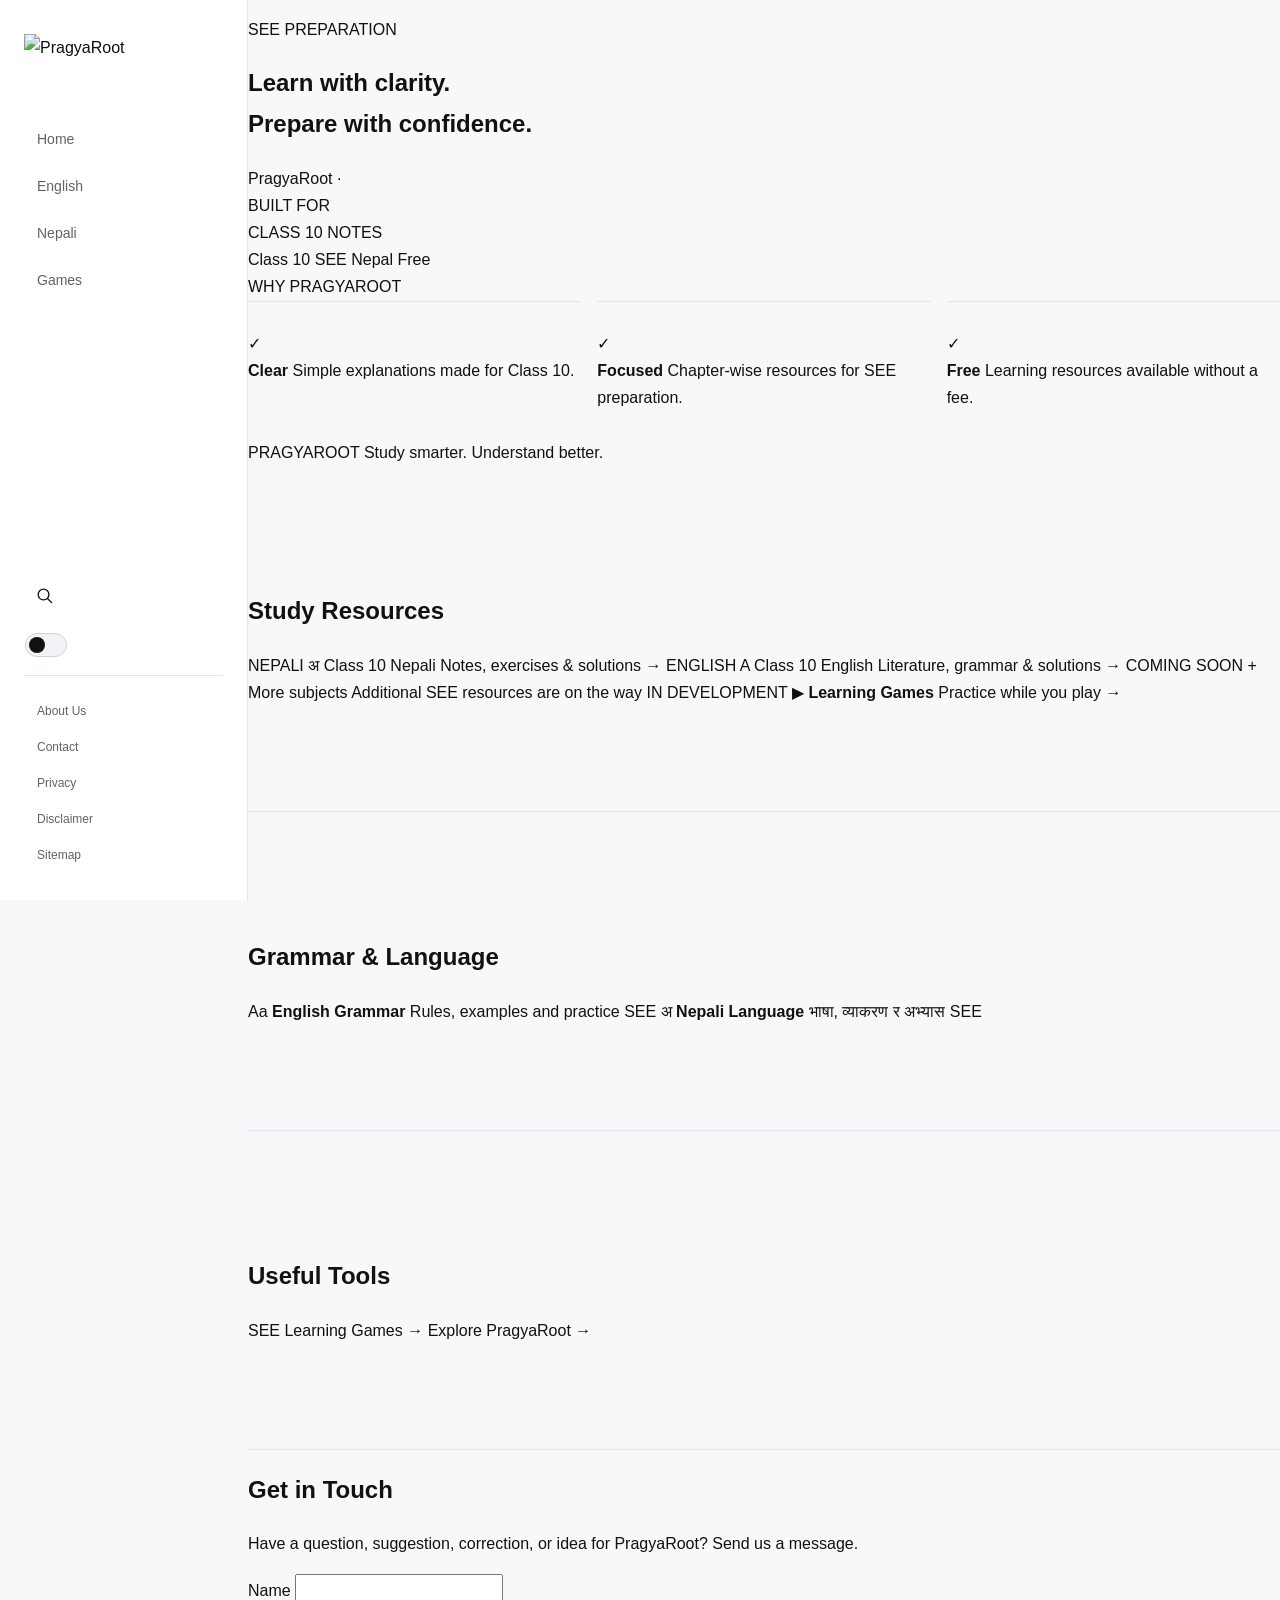
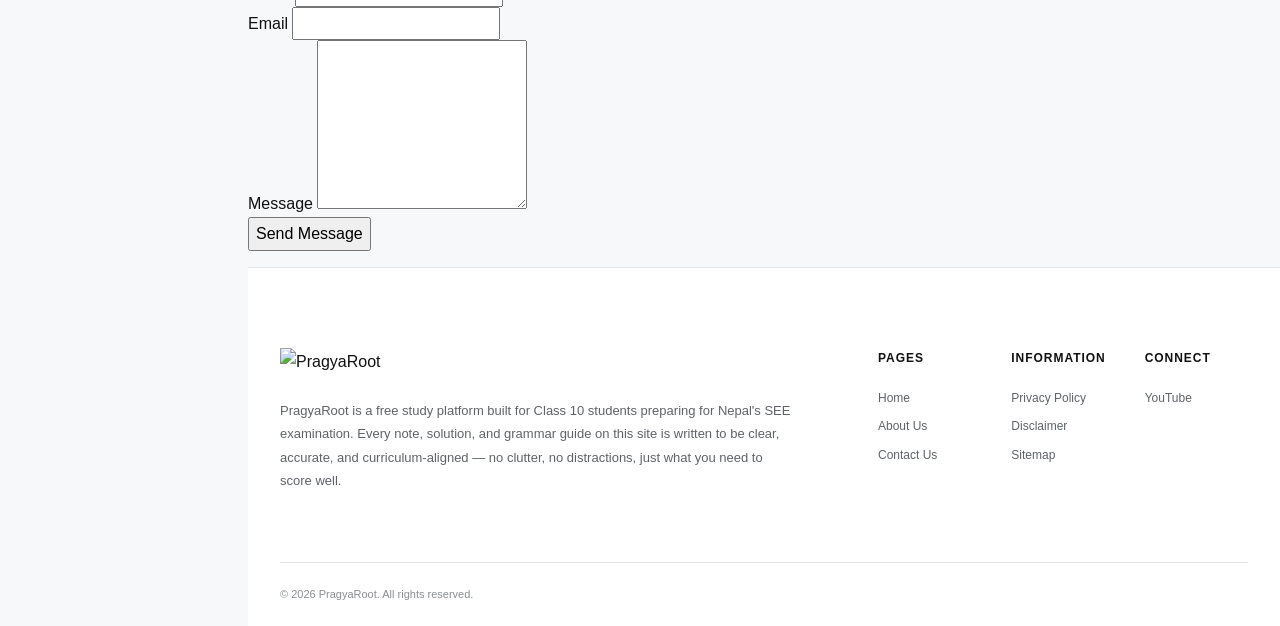
==== commit 1eee5a9b: "Refactor index.html for better structure and clarity Updated viewport meta tag and modified various " ====
--- a/index.html
+++ b/index.html
@@ -3,10 +3,7 @@
 <head>
   <meta charset="UTF-8">
 
-  <meta
-    name="viewport"
-    content="width=device-width, initial-scale=1.0"
-  >
+  <title>PragyaRoot</title>
 
   <meta
     name="description"
@@ -14,11 +11,9 @@
   >
 
   <meta
-    name="theme-color"
-    content="#000000"
+    name="viewport"
+    content="width=device-width, initial-scale=1"
   >
-
-  <title>PragyaRoot</title>
 
   <link
     rel="stylesheet"
@@ -28,533 +23,715 @@
 
 <body>
 
-  <div data-component="components/header.html"></div>
+  <div
+    data-component="components/header.html"
+  ></div>
 
   <main class="site-main">
 
-    <!-- Hero -->
-
-    <section class="hero-section">
-
-      <div class="hero-inner">
-
-        <div class="hero-content">
-
-          <p class="hero-eyebrow">
-            Class 10 · SEE Preparation
+    <div class="container">
+
+      <div class="content-inner">
+
+        <section class="hero reveal">
+
+          <p class="eyebrow">
+            <span class="live"></span>
+            SEE PREPARATION
           </p>
 
           <h1>
-            Study with clarity.<br>
+            Learn with clarity.<br>
             Prepare with confidence.
           </h1>
 
+          <div class="slogan-wrap">
+
+            <span class="slogan-word">
+              PragyaRoot
+            </span>
+
+            <span class="slogan-dot">·</span>
+
+            <div class="rotator-wrap">
+
+              <span class="rotator-label">
+                BUILT FOR
+              </span>
+
+              <div class="rotator-track">
+
+                <span class="rotator-word">
+                  CLASS 10 NOTES
+                </span>
+
+                <span class="rotator-word">
+                  EXERCISE SOLUTIONS
+                </span>
+
+                <span class="rotator-word">
+                  GRAMMAR GUIDES
+                </span>
+
+                <span class="rotator-word">
+                  LEARNING GAMES
+                </span>
+
+                <span class="rotator-word">
+                  SEE PREP TOOLS
+                </span>
+
+              </div>
+
+            </div>
+
+          </div>
+
+          <div class="pills">
+
+            <span class="pill">
+              Class 10
+            </span>
+
+            <span class="pill">
+              SEE
+            </span>
+
+            <span class="pill">
+              Nepal
+            </span>
+
+            <span class="pill">
+              Free
+            </span>
+
+          </div>
+
+        </section>
+
+        <section class="trust-card reveal">
+
+          <div class="trust-header">
+
+            <span class="trust-lbl">
+              WHY PRAGYAROOT
+            </span>
+
+          </div>
+
+          <div class="trust-grid">
+
+            <div class="trust-item">
+
+              <div class="trust-ico" aria-hidden="true">
+                ✓
+              </div>
+
+              <div class="trust-txt">
+
+                <strong>
+                  Clear
+                </strong>
+
+                <span>
+                  Simple explanations made for Class 10.
+                </span>
+
+              </div>
+
+            </div>
+
+            <div class="trust-item">
+
+              <div class="trust-ico" aria-hidden="true">
+                ✓
+              </div>
+
+              <div class="trust-txt">
+
+                <strong>
+                  Focused
+                </strong>
+
+                <span>
+                  Chapter-wise resources for SEE preparation.
+                </span>
+
+              </div>
+
+            </div>
+
+            <div class="trust-item">
+
+              <div class="trust-ico" aria-hidden="true">
+                ✓
+              </div>
+
+              <div class="trust-txt">
+
+                <strong>
+                  Free
+                </strong>
+
+                <span>
+                  Learning resources available without a fee.
+                </span>
+
+              </div>
+
+            </div>
+
+          </div>
+
+          <div class="trust-foot">
+
+            <span class="tftag">
+              PRAGYAROOT
+            </span>
+
+            <span>
+              Study smarter. Understand better.
+            </span>
+
+          </div>
+
+        </section>
+
+        <section class="content-section reveal">
+
+          <div class="sh">
+
+            <h2>
+              Study Resources
+            </h2>
+
+            <span class="sh-ln"></span>
+
+          </div>
+
+          <div class="subjs">
+
+            <a
+              class="subj-real"
+              href="class-10-nepali.html"
+            >
+
+              <span class="sl">
+                NEPALI
+              </span>
+
+              <span
+                class="sico"
+                aria-hidden="true"
+              >
+                अ
+              </span>
+
+              <span class="sname">
+                Class 10 Nepali
+              </span>
+
+              <span class="ssub">
+                Notes, exercises & solutions
+              </span>
+
+              <span class="sr">
+                →
+              </span>
+
+            </a>
+
+            <a
+              class="subj-real"
+              href="class-10-english.html"
+            >
+
+              <span class="sl">
+                ENGLISH
+              </span>
+
+              <span
+                class="sico"
+                aria-hidden="true"
+              >
+                A
+              </span>
+
+              <span class="sname">
+                Class 10 English
+              </span>
+
+              <span class="ssub">
+                Literature, grammar & solutions
+              </span>
+
+              <span class="sr">
+                →
+              </span>
+
+            </a>
+
+            <a
+              class="subj-dummy"
+              href="javascript:void(0)"
+              aria-disabled="true"
+              tabindex="-1"
+            >
+
+              <span class="sl">
+                COMING SOON
+              </span>
+
+              <span
+                class="sico"
+                aria-hidden="true"
+              >
+                +
+              </span>
+
+              <span class="sname">
+                More subjects
+              </span>
+
+              <span class="ssub">
+                Additional SEE resources are on the way
+              </span>
+
+              <span class="avail">
+                <span class="adot"></span>
+                IN DEVELOPMENT
+              </span>
+
+            </a>
+
+            <a
+              class="games-real"
+              href="games.html"
+            >
+
+              <span
+                class="games-ico"
+                aria-hidden="true"
+              >
+                ▶
+              </span>
+
+              <span>
+                <strong>
+                  Learning Games
+                </strong>
+
+                <span class="games-sub">
+                  Practice while you play
+                </span>
+              </span>
+
+              <span class="sr">
+                →
+              </span>
+
+            </a>
+
+          </div>
+
+        </section>
+
+        <section class="content-section reveal">
+
+          <div class="sh">
+
+            <h2>
+              Grammar & Language
+            </h2>
+
+            <span class="sh-ln"></span>
+
+          </div>
+
+          <div class="grammar-grid">
+
+            <a
+              class="grammar-item"
+              href="class-10-english.html"
+            >
+
+              <span class="grammar-left">
+
+                <span
+                  class="grammar-ico"
+                  aria-hidden="true"
+                >
+                  Aa
+                </span>
+
+                <span class="grammar-text">
+
+                  <strong>
+                    English Grammar
+                  </strong>
+
+                  <span>
+                    Rules, examples and practice
+                  </span>
+
+                </span>
+
+              </span>
+
+              <span class="grammar-badge">
+                SEE
+              </span>
+
+            </a>
+
+            <a
+              class="grammar-item"
+              href="class-10-nepali.html"
+            >
+
+              <span class="grammar-left">
+
+                <span
+                  class="grammar-ico"
+                  aria-hidden="true"
+                >
+                  अ
+                </span>
+
+                <span class="grammar-text">
+
+                  <strong>
+                    Nepali Language
+                  </strong>
+
+                  <span>
+                    भाषा, व्याकरण र अभ्यास
+                  </span>
+
+                </span>
+
+              </span>
+
+              <span class="grammar-badge">
+                SEE
+              </span>
+
+            </a>
+
+          </div>
+
+        </section>
+
+        <section class="content-section reveal">
+
+          <div class="sh">
+
+            <h2>
+              Useful Tools
+            </h2>
+
+            <span class="sh-ln"></span>
+
+          </div>
+
+          <div class="tools">
+
+            <a
+              class="tools-item"
+              href="games.html"
+            >
+
+              <span>
+                SEE Learning Games
+              </span>
+
+              <span class="sr">
+                →
+              </span>
+
+            </a>
+
+            <a
+              class="tools-item"
+              href="sitemap.html"
+            >
+
+              <span>
+                Explore PragyaRoot
+              </span>
+
+              <span class="sr">
+                →
+              </span>
+
+            </a>
+
+          </div>
+
+        </section>
+
+        <section
+          class="contact reveal"
+          id="contact"
+        >
+
+          <div class="sh">
+
+            <h2>
+              Get in Touch
+            </h2>
+
+            <span class="sh-ln"></span>
+
+          </div>
+
           <p>
-            Clear notes, chapter-wise solutions, grammar guides,
-            and focused learning resources designed for Class 10
-            students preparing for Nepal's SEE examination.
+            Have a question, suggestion, correction, or idea for PragyaRoot?
+            Send us a message.
           </p>
 
-          <div class="hero-actions">
-
-            <a
-              class="button button-primary"
-              href="class-10-english.html"
-            >
-              Explore English
-            </a>
-
-            <a
-              class="button button-secondary"
-              href="class-10-nepali.html"
-            >
-              Explore Nepali
-            </a>
-
-          </div>
-
-          <div class="hero-note">
-
-            <span class="hero-note-label">
-              Built for SEE
-            </span>
-
-            <span class="hero-note-text">
-              Focused resources without unnecessary clutter.
-            </span>
-
-          </div>
-
-        </div>
+          <form
+            id="contact-form"
+            action="https://formspree.io/f/mjgeqdre"
+            method="POST"
+          >
+
+            <div class="field-group">
+
+              <label
+                class="field-label"
+                for="contact-name"
+              >
+                Name
+              </label>
+
+              <input
+                class="ig"
+                id="contact-name"
+                name="name"
+                type="text"
+                autocomplete="name"
+                required
+              >
+
+            </div>
+
+            <div class="field-group">
+
+              <label
+                class="field-label"
+                for="contact-email"
+              >
+                Email
+              </label>
+
+              <input
+                class="ig"
+                id="contact-email"
+                name="email"
+                type="email"
+                autocomplete="email"
+                required
+              >
+
+            </div>
+
+            <div class="field-group">
+
+              <label
+                class="field-label"
+                for="contact-message"
+              >
+                Message
+              </label>
+
+              <textarea
+                class="ig-ta"
+                id="contact-message"
+                name="message"
+                rows="6"
+                required
+              ></textarea>
+
+            </div>
+
+            <button
+              class="sbtn"
+              type="submit"
+            >
+              Send Message
+            </button>
+
+            <p
+              class="fmsg"
+              id="contact-message-status"
+              role="status"
+              aria-live="polite"
+            ></p>
+
+          </form>
+
+        </section>
 
       </div>
 
-    </section>
-
-
-    <!-- Subjects -->
-
-    <section class="content-section">
-
-      <div class="content-container">
-
-        <div class="section-heading">
-
-          <div class="section-heading-content">
-
-            <p class="section-eyebrow">
-              Subjects
-            </p>
-
-            <h2>
-              Everything you need to study smarter.
-            </h2>
-
-            <p>
-              Explore the core subjects with organized,
-              exam-focused learning material.
-            </p>
-
-          </div>
-
-        </div>
-
-        <div class="content-grid">
-
-          <article class="content-card">
-
-            <span class="card-number">
-              01
-            </span>
-
-            <div class="card-content">
-
-              <h3>Nepali</h3>
-
-              <p>
-                Notes, explanations, grammar and
-                exercise solutions for Class 10 Nepali.
-              </p>
-
-            </div>
-
-            <span class="card-status">
-              Available
-            </span>
-
-          </article>
-
-
-          <article class="content-card">
-
-            <span class="card-number">
-              02
-            </span>
-
-            <div class="card-content">
-
-              <h3>English</h3>
-
-              <p>
-                Literature, grammar, writing and
-                chapter-wise preparation for SEE.
-              </p>
-
-            </div>
-
-            <span class="card-status">
-              Available
-            </span>
-
-          </article>
-
-
-          <article class="content-card is-coming-soon">
-
-            <span class="card-number">
-              03
-            </span>
-
-            <div class="card-content">
-
-              <h3>Science</h3>
-
-              <p>
-                Structured study material and
-                exam-focused explanations.
-              </p>
-
-            </div>
-
-            <span class="card-status">
-              Coming Soon
-            </span>
-
-          </article>
-
-
-          <article class="content-card is-coming-soon">
-
-            <span class="card-number">
-              04
-            </span>
-
-            <div class="card-content">
-
-              <h3>Mathematics</h3>
-
-              <p>
-                Step-by-step solutions and focused
-                preparation for Class 10 mathematics.
-              </p>
-
-            </div>
-
-            <span class="card-status">
-              Coming Soon
-            </span>
-
-          </article>
-
-
-          <article class="content-card is-coming-soon">
-
-            <span class="card-number">
-              05
-            </span>
-
-            <div class="card-content">
-
-              <h3>Social Studies</h3>
-
-              <p>
-                Concise explanations and revision
-                material for SEE preparation.
-              </p>
-
-            </div>
-
-            <span class="card-status">
-              Coming Soon
-            </span>
-
-          </article>
-
-        </div>
-
-      </div>
-
-    </section>
-
-
-    <!-- Languages -->
-
-    <section class="content-section">
-
-      <div class="content-container">
-
-        <div class="section-heading">
-
-          <div class="section-heading-content">
-
-            <p class="section-eyebrow">
-              Language
-            </p>
-
-            <h2>
-              Strengthen your language skills.
-            </h2>
-
-            <p>
-              Build a stronger foundation in English and Nepali
-              grammar alongside your regular study.
-            </p>
-
-          </div>
-
-        </div>
-
-        <div class="content-grid content-grid-two">
-
-          <article class="content-card">
-
-            <span class="card-number">
-              01
-            </span>
-
-            <div class="card-content">
-
-              <h3>English Grammar</h3>
-
-              <p>
-                Clear explanations and examples covering
-                important Class 10 grammar concepts.
-              </p>
-
-            </div>
-
-            <a
-              class="content-card-link"
-              href="class-10-english.html"
-            >
-              Explore English
-            </a>
-
-          </article>
-
-
-          <article class="content-card">
-
-            <span class="card-number">
-              02
-            </span>
-
-            <div class="card-content">
-
-              <h3>नेपाली व्याकरण</h3>
-
-              <p>
-                सरल व्याख्या, उदाहरण र अभ्याससहित
-                कक्षा १० नेपाली व्याकरण।
-              </p>
-
-            </div>
-
-            <a
-              class="content-card-link"
-              href="class-10-nepali.html"
-            >
-              Explore Nepali
-            </a>
-
-          </article>
-
-        </div>
-
-      </div>
-
-    </section>
-
-
-    <!-- Explore -->
-
-    <section class="content-section">
-
-      <div class="content-container">
-
-        <div class="section-heading">
-
-          <div class="section-heading-content">
-
-            <p class="section-eyebrow">
-              Explore
-            </p>
-
-            <h2>
-              More ways to learn.
-            </h2>
-
-            <p>
-              Go beyond notes with focused tools designed
-              to make study more engaging.
-            </p>
-
-          </div>
-
-        </div>
-
-        <div class="content-grid content-grid-two">
-
-          <article class="content-card">
-
-            <span class="card-number">
-              01
-            </span>
-
-            <div class="card-content">
-
-              <h3>Learning Games</h3>
-
-              <p>
-                Short educational games designed to
-                reinforce concepts while you practice.
-              </p>
-
-            </div>
-
-            <a
-              class="content-card-link"
-              href="games.html"
-            >
-              Explore Games
-            </a>
-
-          </article>
-
-
-          <article class="content-card is-coming-soon">
-
-            <span class="card-number">
-              02
-            </span>
-
-            <div class="card-content">
-
-              <h3>Study Tools</h3>
-
-              <p>
-                Useful tools for revision, organization
-                and more efficient preparation.
-              </p>
-
-            </div>
-
-            <span class="card-status">
-              Coming Soon
-            </span>
-
-          </article>
-
-        </div>
-
-      </div>
-
-    </section>
-
-
-    <!-- Trust -->
-
-    <section class="trust-section">
-
-      <div class="content-container">
-
-        <div class="section-heading">
-
-          <div class="section-heading-content">
-
-            <p class="section-eyebrow">
-              The PragyaRoot approach
-            </p>
-
-            <h2>
-              Simple by design.
-            </h2>
-
-            <p>
-              Every part of PragyaRoot is built around
-              making study clearer and more focused.
-            </p>
-
-          </div>
-
-        </div>
-
-        <div class="trust-grid">
-
-          <article class="trust-item">
-
-            <span class="trust-number">
-              01
-            </span>
-
-            <h3>
-              Clear
-            </h3>
-
-            <p>
-              Explanations are organized to make
-              difficult topics easier to understand.
-            </p>
-
-          </article>
-
-
-          <article class="trust-item">
-
-            <span class="trust-number">
-              02
-            </span>
-
-            <h3>
-              Focused
-            </h3>
-
-            <p>
-              Content stays centered on what Class 10
-              students actually need for preparation.
-            </p>
-
-          </article>
-
-
-          <article class="trust-item">
-
-            <span class="trust-number">
-              03
-            </span>
-
-            <h3>
-              Accessible
-            </h3>
-
-            <p>
-              Free learning resources designed to remain
-              simple, readable and easy to use.
-            </p>
-
-          </article>
-
-        </div>
-
-      </div>
-
-    </section>
-
-
-    <!-- Contact CTA -->
-
-    <section class="cta-section">
-
-      <div class="content-container">
-
-        <div class="cta-inner">
-
-          <div class="cta-content">
-
-            <p class="section-eyebrow">
-              Stay connected
-            </p>
-
-            <h2>
-              Have a question or suggestion?
-            </h2>
-
-            <p>
-              We'd love to hear from you and continue
-              improving PragyaRoot for students.
-            </p>
-
-          </div>
-
-          <a
-            class="button button-primary"
-            href="contact-us.html"
-          >
-            Contact PragyaRoot
-          </a>
-
-        </div>
-
-      </div>
-
-    </section>
+    </div>
 
   </main>
 
-  <div data-component="components/footer.html"></div>
+  <div
+    data-component="components/footer.html"
+  ></div>
 
   <script src="js/components.js"></script>
   <script src="js/main.js"></script>
 
+  <script>
+    (() => {
+      const form = document.getElementById("contact-form");
+      const status = document.getElementById(
+        "contact-message-status"
+      );
+
+      if (!form || !status) {
+        return;
+      }
+
+      form.addEventListener("submit", async (event) => {
+        event.preventDefault();
+
+        const button = form.querySelector(
+          'button[type="submit"]'
+        );
+
+        if (!button) {
+          return;
+        }
+
+        button.disabled = true;
+        status.textContent = "Sending…";
+
+        try {
+          const response = await fetch(
+            form.action,
+            {
+              method: "POST",
+              body: new FormData(form),
+              headers: {
+                Accept: "application/json"
+              }
+            }
+          );
+
+          if (!response.ok) {
+            throw new Error("Submission failed.");
+          }
+
+          form.reset();
+
+          status.textContent =
+            "Your message has been sent successfully.";
+        } catch (error) {
+          status.textContent =
+            "Something went wrong. Please try again.";
+        } finally {
+          button.disabled = false;
+        }
+      });
+    })();
+  </script>
+
+  <script>
+    (() => {
+      const revealItems =
+        document.querySelectorAll(".reveal");
+
+      if (!revealItems.length) {
+        return;
+      }
+
+      if (
+        window.matchMedia(
+          "(prefers-reduced-motion: reduce)"
+        ).matches
+      ) {
+        revealItems.forEach((item) => {
+          item.classList.add("on");
+        });
+
+        return;
+      }
+
+      const observer = new IntersectionObserver(
+        (entries, currentObserver) => {
+          entries.forEach((entry) => {
+            if (!entry.isIntersecting) {
+              return;
+            }
+
+            entry.target.classList.add("on");
+            currentObserver.unobserve(entry.target);
+          });
+        },
+        {
+          threshold: 0.08
+        }
+      );
+
+      revealItems.forEach((item) => {
+        observer.observe(item);
+      });
+    })();
+  </script>
+
+  <script>
+    (() => {
+      const words =
+        document.querySelectorAll(".rotator-word");
+
+      if (words.length < 2) {
+        return;
+      }
+
+      let current = 0;
+
+      words.forEach((word, index) => {
+        word.setAttribute(
+          "aria-hidden",
+          index === 0 ? "false" : "true"
+        );
+
+        if (index !== 0) {
+          word.style.display = "none";
+        }
+      });
+
+      if (
+        window.matchMedia(
+          "(prefers-reduced-motion: reduce)"
+        ).matches
+      ) {
+        return;
+      }
+
+      window.setInterval(() => {
+        words[current].style.display = "none";
+        words[current].setAttribute(
+          "aria-hidden",
+          "true"
+        );
+
+        current =
+          (current + 1) % words.length;
+
+        words[current].style.display = "inline";
+        words[current].setAttribute(
+          "aria-hidden",
+          "false"
+        );
+      }, 2600);
+    })();
+  </script>
+
 </body>
 </html>
